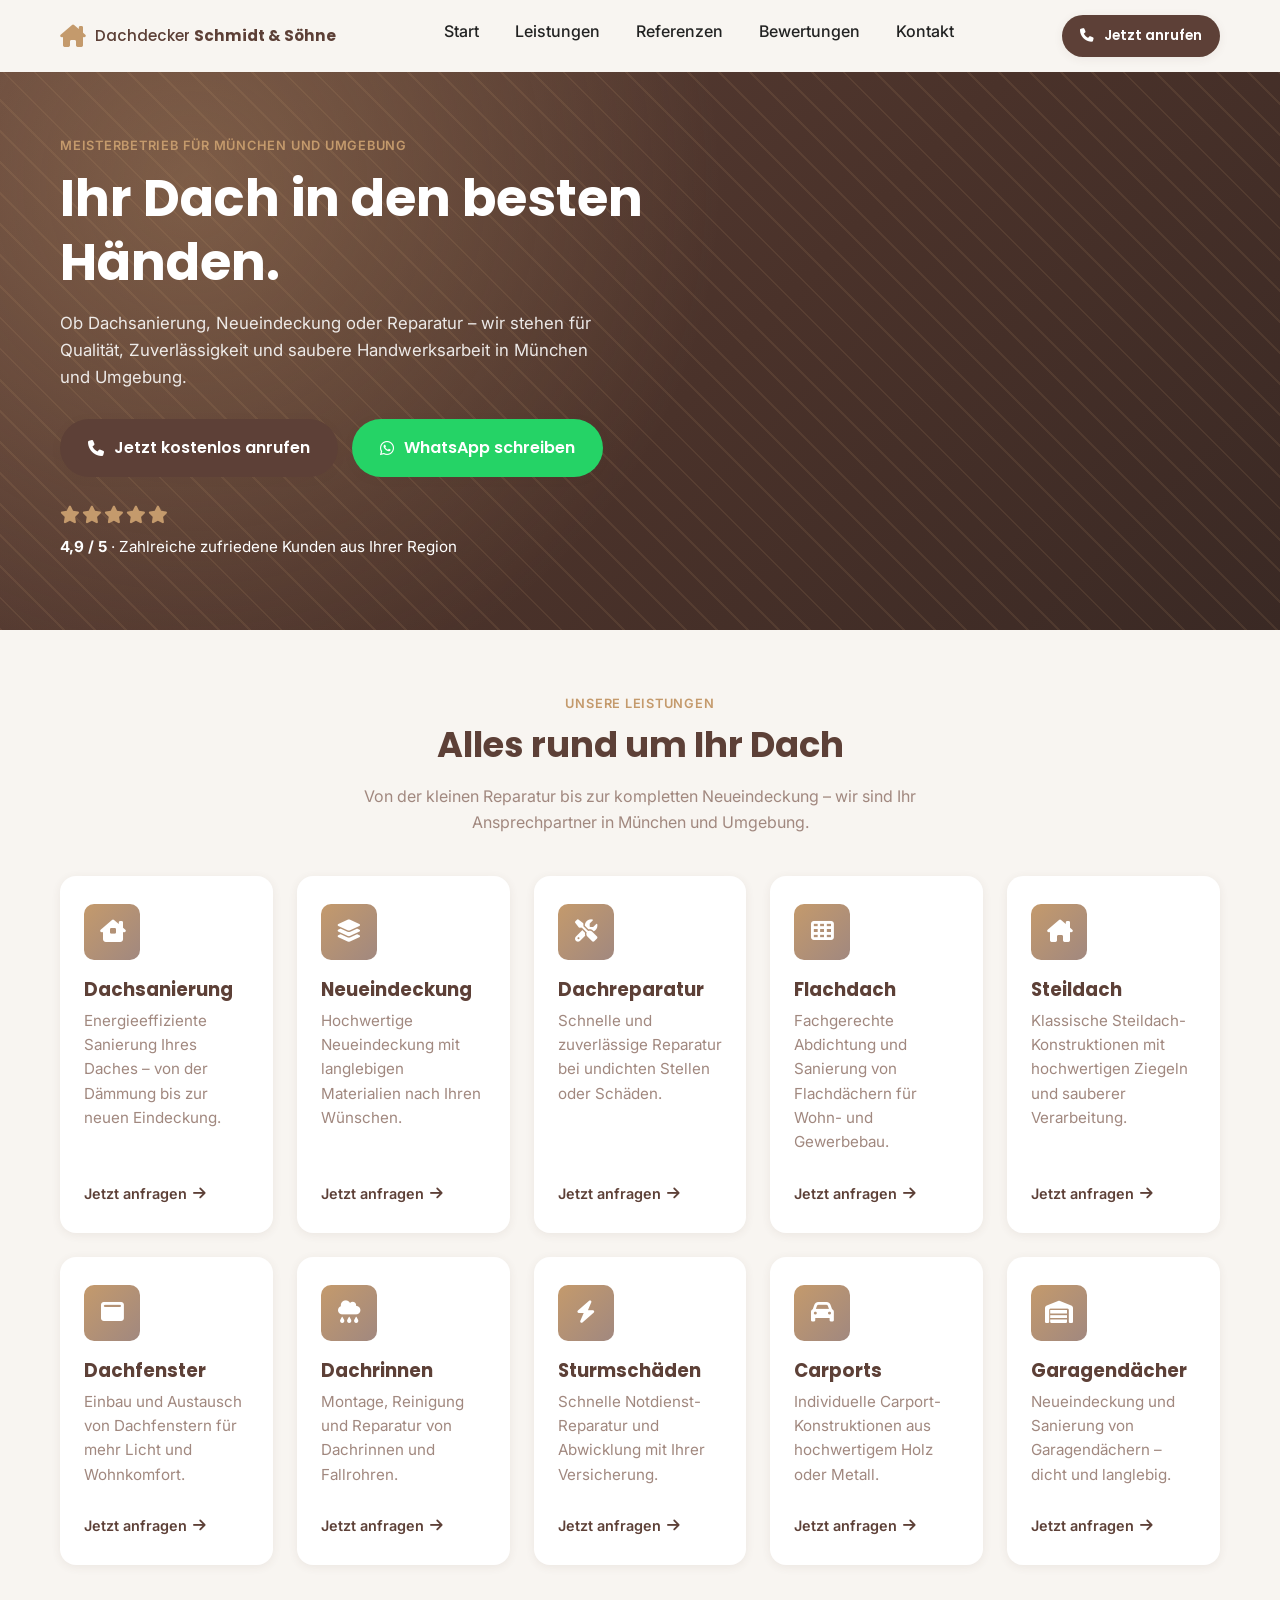
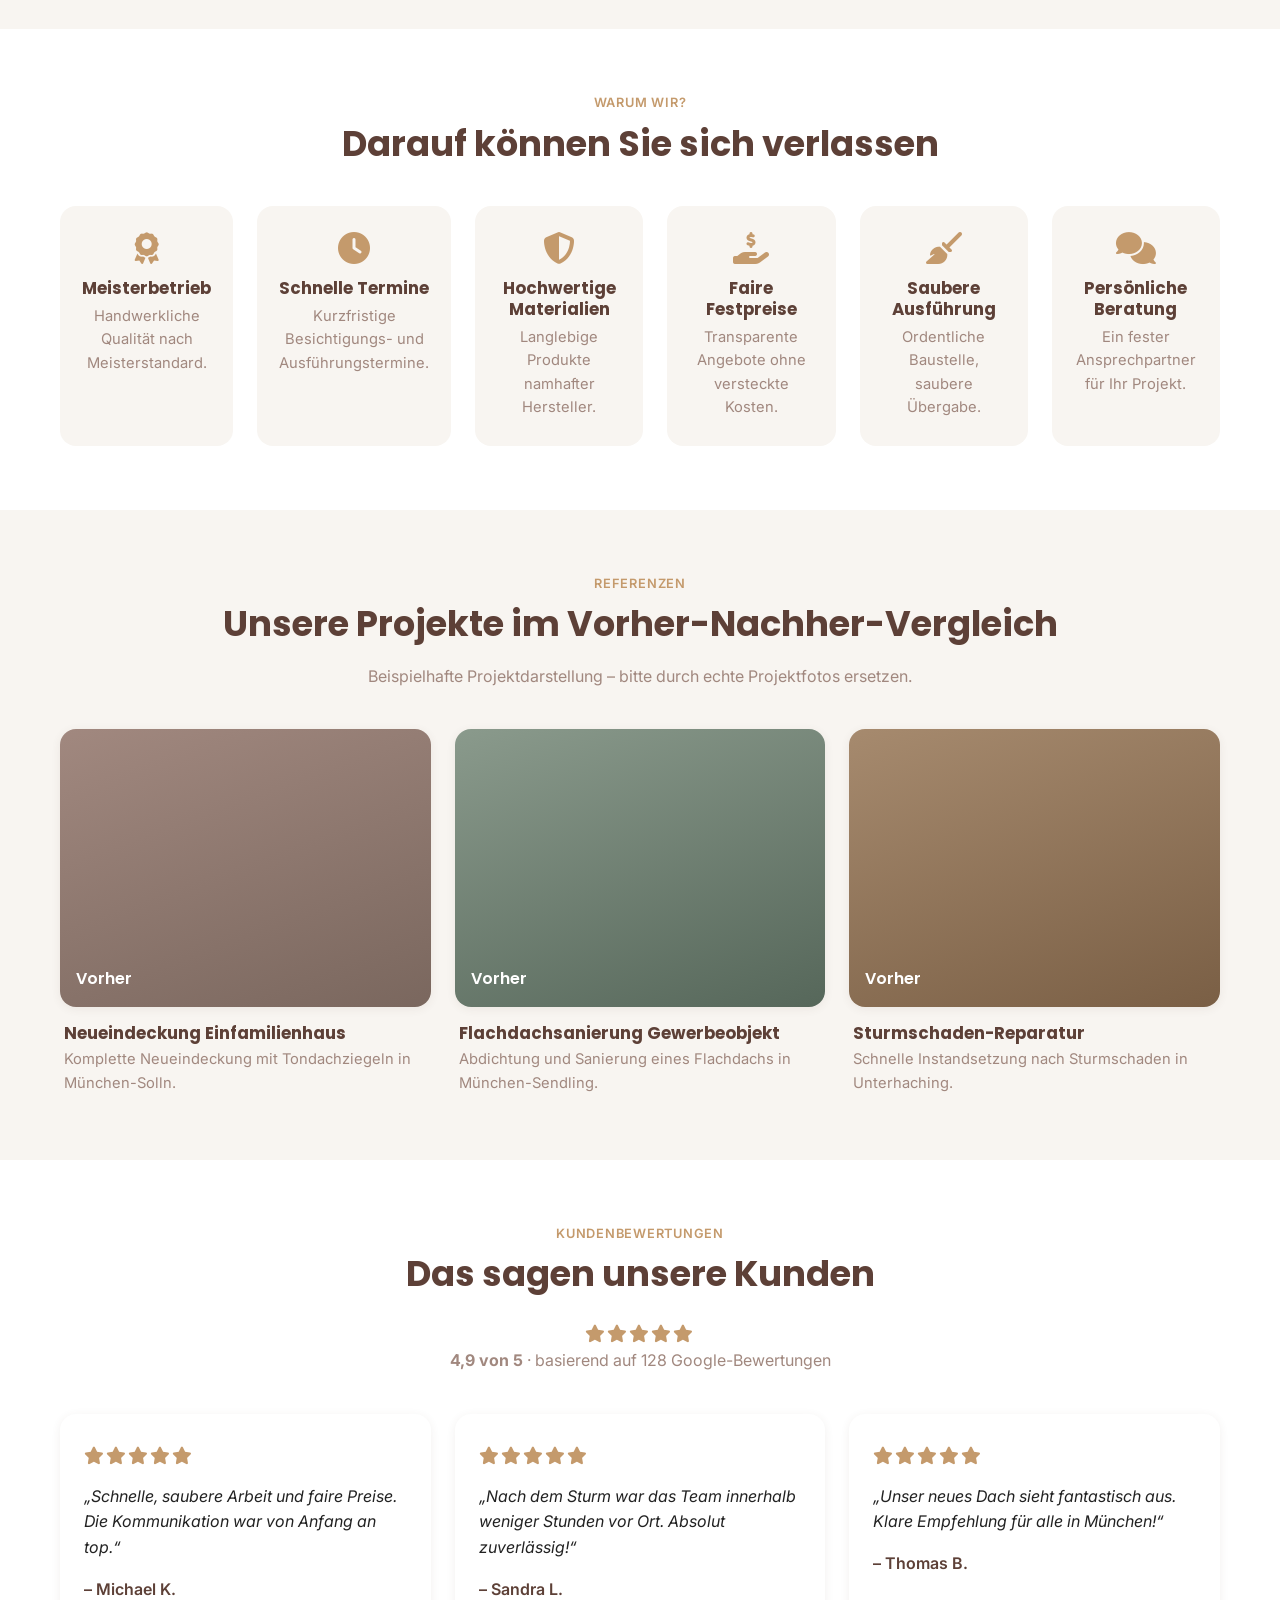
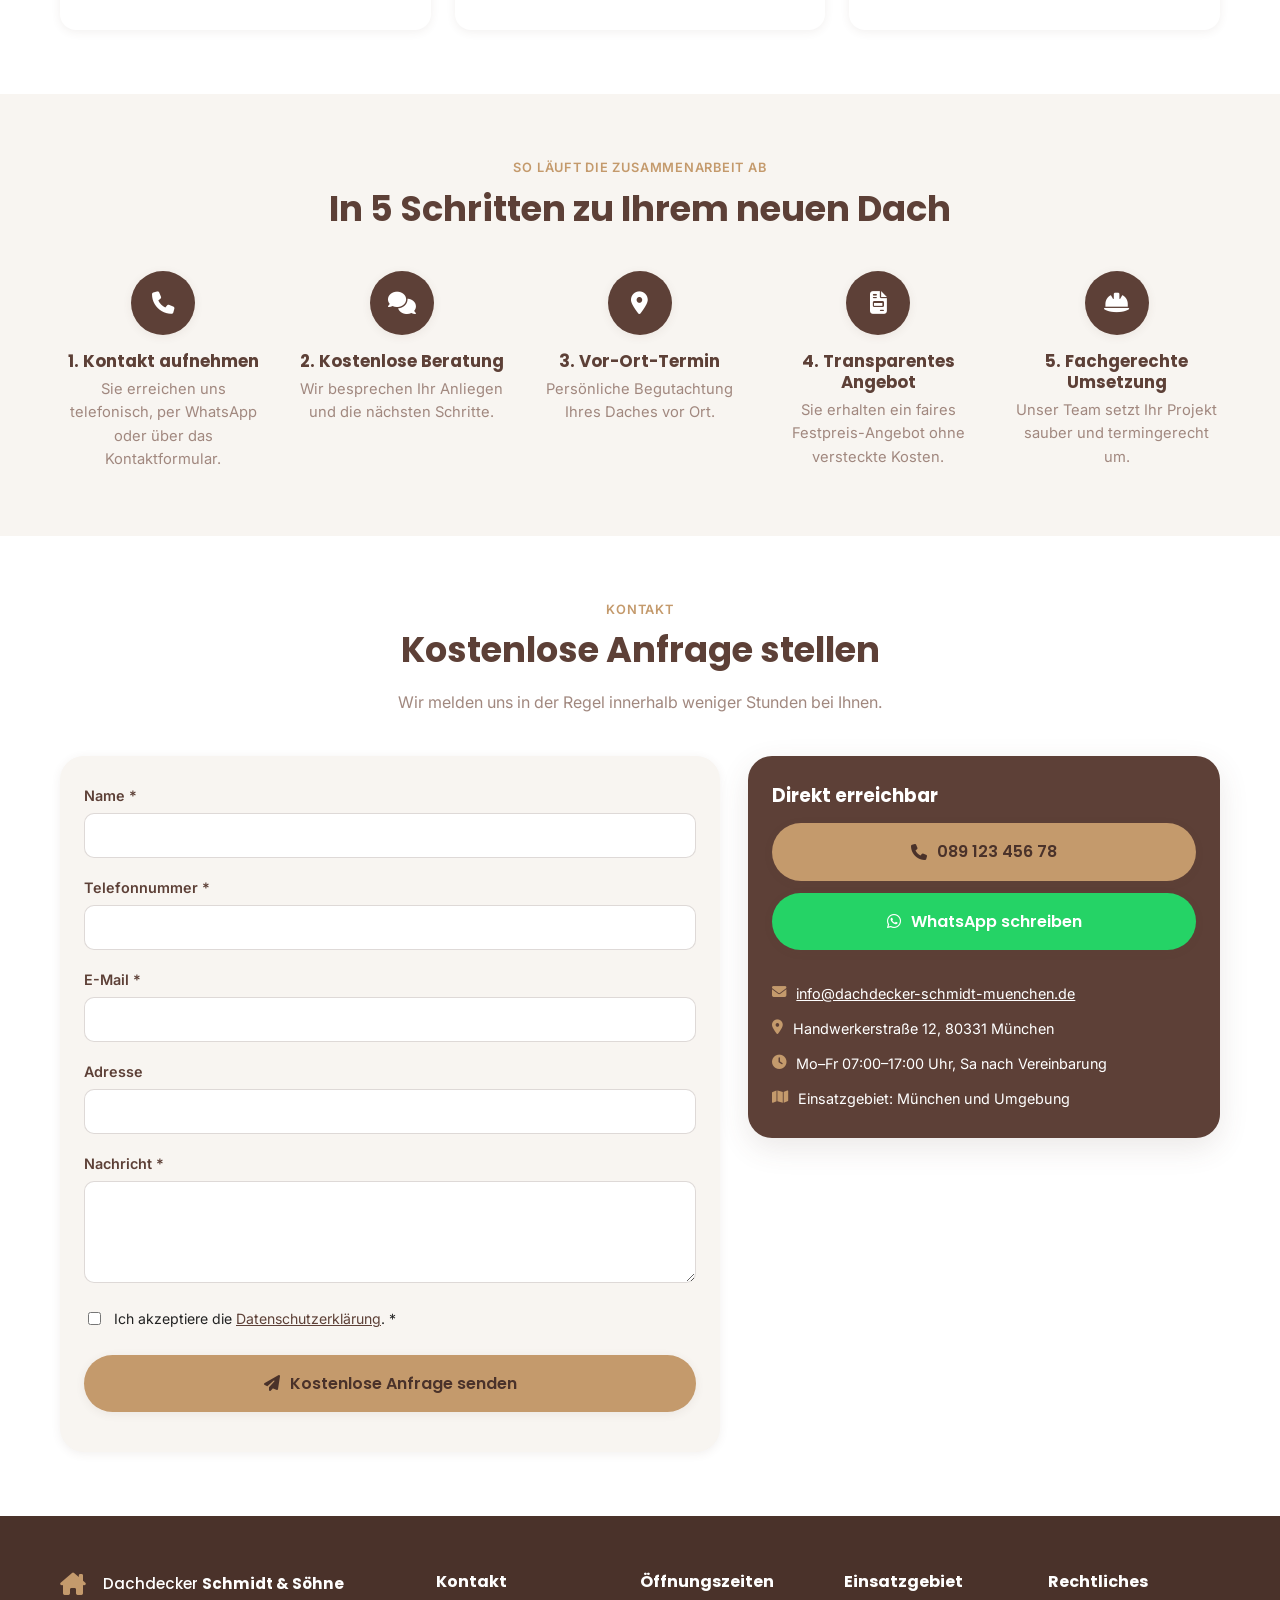
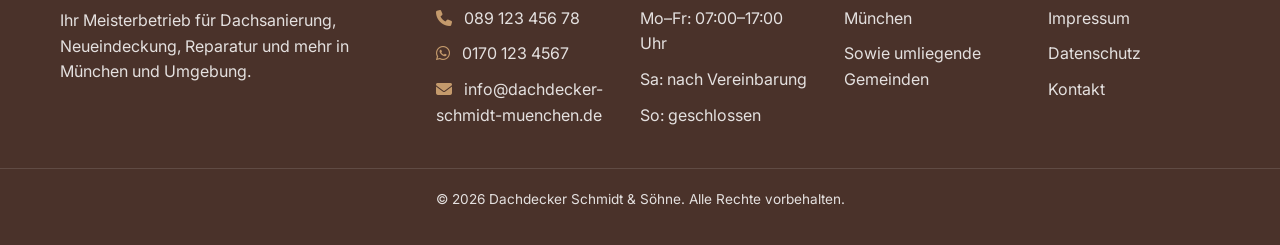
==== index.html @ e8b22200 "Add roofing company landing page (demo) Mobile-first landing page for a fictional roofing business w" ====
<!DOCTYPE html>
<!--
  ============================================================================
  DEMO-LANDINGPAGE – Dachdeckerbetrieb (Beispieldaten für Testzwecke)
  ============================================================================
  Alle unten aufgeführten Angaben sind PLATZHALTER und müssen vor dem
  Live-Schalten durch die echten Unternehmensdaten ersetzt werden:

    - Firmenname:        Dachdecker Schmidt & Söhne (fiktiv)
    - Einsatzgebiet:      München und Umgebung
    - Telefonnummer:      089 123 456 78   (tel-Link: +498912345678)
    - WhatsApp-Nummer:    0170 123 4567    (wa.me-Link: 491701234567)
    - E-Mail:             info@dachdecker-schmidt-muenchen.de
    - Adresse:            Handwerkerstraße 12, 80331 München
    - Google-Bewertungen: 4.9 / 5 (128 Bewertungen) – fiktiv
    - Projektfotos:       Platzhalter-Grafiken, bitte durch echte WebP-Fotos
                          ersetzen (siehe /images)

  Das Kontaktformular zeigt aktuell nur eine simulierte Erfolgsmeldung an.
  Für echten E-Mail-Versand muss js/script.js an einen Formular-Backend-
  Dienst (z. B. eigenes PHP-Skript, Formspree, Netlify Forms o. ä.)
  angebunden werden.
  ============================================================================
-->
<html lang="de">
<head>
<meta charset="UTF-8">
<meta name="viewport" content="width=device-width, initial-scale=1.0">
<title>Dachdecker München | Dachsanierung, Neueindeckung &amp; Reparatur – Dachdecker Schmidt &amp; Söhne</title>
<meta name="description" content="Dachdecker Schmidt &amp; Söhne – Ihr Meisterbetrieb für Dachsanierung, Neueindeckung, Dachreparatur und Flachdach in München und Umgebung. Faire Festpreise, saubere Ausführung. Jetzt kostenlos anrufen!">
<meta name="keywords" content="Dachdecker München, Dachsanierung München, Dachreparatur München, Neueindeckung München, Flachdach München, Steildach, Sturmschäden">
<meta name="robots" content="index, follow">
<link rel="canonical" href="https://www.dachdecker-schmidt-muenchen.de/">

<!-- Open Graph -->
<meta property="og:type" content="business.business">
<meta property="og:title" content="Dachdecker München | Dachdecker Schmidt & Söhne">
<meta property="og:description" content="Ihr Dach in den besten Händen – Dachsanierung, Neueindeckung, Reparatur und mehr in München und Umgebung.">
<meta property="og:locale" content="de_DE">

<!-- Favicon (Platzhalter) -->
<link rel="icon" href="data:image/svg+xml,%3Csvg xmlns='http://www.w3.org/2000/svg' viewBox='0 0 100 100'%3E%3Crect width='100' height='100' rx='20' fill='%235D4037'/%3E%3Cpath d='M20 55 L50 30 L80 55' stroke='%23C49A6C' stroke-width='7' fill='none' stroke-linecap='round' stroke-linejoin='round'/%3E%3Crect x='32' y='55' width='36' height='24' fill='%23F8F5F1'/%3E%3C/svg%3E">

<!-- Fonts -->
<link rel="preconnect" href="https://fonts.googleapis.com">
<link rel="preconnect" href="https://fonts.gstatic.com" crossorigin>
<link href="https://fonts.googleapis.com/css2?family=Poppins:wght@500;600;700&amp;family=Inter:wght@400;500;600&amp;display=swap" rel="stylesheet">

<!-- Icons -->
<link rel="stylesheet" href="https://cdnjs.cloudflare.com/ajax/libs/font-awesome/6.5.1/css/all.min.css" integrity="sha512-DTOQO9RWCH3ppGqcWaEA1BIZOC6xxalwEsw9c2QQeAIftl+Vegovlnee1c9QX4TctnWMn13TZye+giMm8e2LwA==" crossorigin="anonymous" referrerpolicy="no-referrer">

<link rel="stylesheet" href="css/style.css">

<!-- Strukturierte Daten (Platzhalter-Werte) -->
<script type="application/ld+json">
{
  "@context": "https://schema.org",
  "@type": "RoofingContractor",
  "name": "Dachdecker Schmidt & Söhne",
  "image": "https://www.dachdecker-schmidt-muenchen.de/images/hero.webp",
  "telephone": "+498912345678",
  "email": "info@dachdecker-schmidt-muenchen.de",
  "address": {
    "@type": "PostalAddress",
    "streetAddress": "Handwerkerstraße 12",
    "addressLocality": "München",
    "postalCode": "80331",
    "addressCountry": "DE"
  },
  "areaServed": "München und Umgebung",
  "openingHours": "Mo-Fr 07:00-17:00",
  "priceRange": "$$",
  "aggregateRating": {
    "@type": "AggregateRating",
    "ratingValue": "4.9",
    "reviewCount": "128"
  }
}
</script>
</head>
<body>

<a class="skip-link" href="#main">Zum Inhalt springen</a>

<!-- ================= HEADER ================= -->
<header class="site-header" id="site-header">
  <div class="container header-inner">
    <a href="#start" class="logo">
      <i class="fa-solid fa-house-chimney" aria-hidden="true"></i>
      <span>Dachdecker <strong>Schmidt &amp; Söhne</strong></span>
    </a>

    <nav class="main-nav" id="main-nav" aria-label="Hauptnavigation">
      <ul>
        <li><a href="#start">Start</a></li>
        <li><a href="#leistungen">Leistungen</a></li>
        <li><a href="#referenzen">Referenzen</a></li>
        <li><a href="#bewertungen">Bewertungen</a></li>
        <li><a href="#kontakt">Kontakt</a></li>
      </ul>
    </nav>

    <div class="header-actions">
      <a href="tel:+498912345678" class="btn btn-call btn-small">
        <i class="fa-solid fa-phone" aria-hidden="true"></i>
        <span>Jetzt anrufen</span>
      </a>
      <button class="nav-toggle" id="nav-toggle" aria-expanded="false" aria-controls="main-nav" aria-label="Menü öffnen">
        <span></span><span></span><span></span>
      </button>
    </div>
  </div>
</header>

<main id="main">

  <!-- ================= HERO ================= -->
  <section class="hero" id="start">
    <div class="hero-bg" aria-hidden="true"></div>
    <div class="container hero-inner">
      <div class="hero-content">
        <p class="eyebrow">Meisterbetrieb für München und Umgebung</p>
        <h1>Ihr Dach in den besten Händen.</h1>
        <p class="hero-sub">Ob Dachsanierung, Neueindeckung oder Reparatur – wir stehen für Qualität, Zuverlässigkeit und saubere Handwerksarbeit in München und Umgebung.</p>

        <div class="hero-buttons">
          <a href="tel:+498912345678" class="btn btn-call btn-large">
            <i class="fa-solid fa-phone" aria-hidden="true"></i>
            Jetzt kostenlos anrufen
          </a>
          <a href="https://wa.me/491701234567?text=Hallo%2C%20ich%20interessiere%20mich%20f%C3%BCr%20eine%20Dachdecker-Leistung." class="btn btn-whatsapp btn-large" target="_blank" rel="noopener">
            <i class="fa-brands fa-whatsapp" aria-hidden="true"></i>
            WhatsApp schreiben
          </a>
        </div>

        <div class="hero-trust">
          <div class="stars" aria-hidden="true">
            <i class="fa-solid fa-star"></i><i class="fa-solid fa-star"></i><i class="fa-solid fa-star"></i><i class="fa-solid fa-star"></i><i class="fa-solid fa-star"></i>
          </div>
          <p><strong>4,9 / 5</strong> · Zahlreiche zufriedene Kunden aus Ihrer Region</p>
        </div>
      </div>
    </div>
  </section>

  <!-- ================= LEISTUNGEN ================= -->
  <section class="section" id="leistungen">
    <div class="container">
      <p class="eyebrow center">Unsere Leistungen</p>
      <h2 class="section-title center">Alles rund um Ihr Dach</h2>
      <p class="section-sub center">Von der kleinen Reparatur bis zur kompletten Neueindeckung – wir sind Ihr Ansprechpartner in München und Umgebung.</p>

      <div class="grid grid-services" data-reveal-group>

        <article class="card service-card" data-reveal>
          <div class="card-icon"><i class="fa-solid fa-house-chimney-window" aria-hidden="true"></i></div>
          <h3>Dachsanierung</h3>
          <p>Energieeffiziente Sanierung Ihres Daches – von der Dämmung bis zur neuen Eindeckung.</p>
          <a href="#kontakt" class="card-link">Jetzt anfragen <i class="fa-solid fa-arrow-right" aria-hidden="true"></i></a>
        </article>

        <article class="card service-card" data-reveal>
          <div class="card-icon"><i class="fa-solid fa-layer-group" aria-hidden="true"></i></div>
          <h3>Neueindeckung</h3>
          <p>Hochwertige Neueindeckung mit langlebigen Materialien nach Ihren Wünschen.</p>
          <a href="#kontakt" class="card-link">Jetzt anfragen <i class="fa-solid fa-arrow-right" aria-hidden="true"></i></a>
        </article>

        <article class="card service-card" data-reveal>
          <div class="card-icon"><i class="fa-solid fa-screwdriver-wrench" aria-hidden="true"></i></div>
          <h3>Dachreparatur</h3>
          <p>Schnelle und zuverlässige Reparatur bei undichten Stellen oder Schäden.</p>
          <a href="#kontakt" class="card-link">Jetzt anfragen <i class="fa-solid fa-arrow-right" aria-hidden="true"></i></a>
        </article>

        <article class="card service-card" data-reveal>
          <div class="card-icon"><i class="fa-solid fa-table-cells" aria-hidden="true"></i></div>
          <h3>Flachdach</h3>
          <p>Fachgerechte Abdichtung und Sanierung von Flachdächern für Wohn- und Gewerbebau.</p>
          <a href="#kontakt" class="card-link">Jetzt anfragen <i class="fa-solid fa-arrow-right" aria-hidden="true"></i></a>
        </article>

        <article class="card service-card" data-reveal>
          <div class="card-icon"><i class="fa-solid fa-house-chimney" aria-hidden="true"></i></div>
          <h3>Steildach</h3>
          <p>Klassische Steildach-Konstruktionen mit hochwertigen Ziegeln und sauberer Verarbeitung.</p>
          <a href="#kontakt" class="card-link">Jetzt anfragen <i class="fa-solid fa-arrow-right" aria-hidden="true"></i></a>
        </article>

        <article class="card service-card" data-reveal>
          <div class="card-icon"><i class="fa-solid fa-window-maximize" aria-hidden="true"></i></div>
          <h3>Dachfenster</h3>
          <p>Einbau und Austausch von Dachfenstern für mehr Licht und Wohnkomfort.</p>
          <a href="#kontakt" class="card-link">Jetzt anfragen <i class="fa-solid fa-arrow-right" aria-hidden="true"></i></a>
        </article>

        <article class="card service-card" data-reveal>
          <div class="card-icon"><i class="fa-solid fa-cloud-rain" aria-hidden="true"></i></div>
          <h3>Dachrinnen</h3>
          <p>Montage, Reinigung und Reparatur von Dachrinnen und Fallrohren.</p>
          <a href="#kontakt" class="card-link">Jetzt anfragen <i class="fa-solid fa-arrow-right" aria-hidden="true"></i></a>
        </article>

        <article class="card service-card" data-reveal>
          <div class="card-icon"><i class="fa-solid fa-bolt" aria-hidden="true"></i></div>
          <h3>Sturmschäden</h3>
          <p>Schnelle Notdienst-Reparatur und Abwicklung mit Ihrer Versicherung.</p>
          <a href="#kontakt" class="card-link">Jetzt anfragen <i class="fa-solid fa-arrow-right" aria-hidden="true"></i></a>
        </article>

        <article class="card service-card" data-reveal>
          <div class="card-icon"><i class="fa-solid fa-car" aria-hidden="true"></i></div>
          <h3>Carports</h3>
          <p>Individuelle Carport-Konstruktionen aus hochwertigem Holz oder Metall.</p>
          <a href="#kontakt" class="card-link">Jetzt anfragen <i class="fa-solid fa-arrow-right" aria-hidden="true"></i></a>
        </article>

        <article class="card service-card" data-reveal>
          <div class="card-icon"><i class="fa-solid fa-warehouse" aria-hidden="true"></i></div>
          <h3>Garagendächer</h3>
          <p>Neueindeckung und Sanierung von Garagendächern – dicht und langlebig.</p>
          <a href="#kontakt" class="card-link">Jetzt anfragen <i class="fa-solid fa-arrow-right" aria-hidden="true"></i></a>
        </article>

      </div>
    </div>
  </section>

  <!-- ================= WARUM WIR ================= -->
  <section class="section section-alt" id="warum-wir">
    <div class="container">
      <p class="eyebrow center">Warum wir?</p>
      <h2 class="section-title center">Darauf können Sie sich verlassen</h2>

      <div class="grid grid-benefits" data-reveal-group>
        <div class="benefit" data-reveal>
          <i class="fa-solid fa-award" aria-hidden="true"></i>
          <h3>Meisterbetrieb</h3>
          <p>Handwerkliche Qualität nach Meisterstandard.</p>
        </div>
        <div class="benefit" data-reveal>
          <i class="fa-solid fa-clock" aria-hidden="true"></i>
          <h3>Schnelle Termine</h3>
          <p>Kurzfristige Besichtigungs- und Ausführungstermine.</p>
        </div>
        <div class="benefit" data-reveal>
          <i class="fa-solid fa-shield-halved" aria-hidden="true"></i>
          <h3>Hochwertige Materialien</h3>
          <p>Langlebige Produkte namhafter Hersteller.</p>
        </div>
        <div class="benefit" data-reveal>
          <i class="fa-solid fa-hand-holding-dollar" aria-hidden="true"></i>
          <h3>Faire Festpreise</h3>
          <p>Transparente Angebote ohne versteckte Kosten.</p>
        </div>
        <div class="benefit" data-reveal>
          <i class="fa-solid fa-broom" aria-hidden="true"></i>
          <h3>Saubere Ausführung</h3>
          <p>Ordentliche Baustelle, saubere Übergabe.</p>
        </div>
        <div class="benefit" data-reveal>
          <i class="fa-solid fa-comments" aria-hidden="true"></i>
          <h3>Persönliche Beratung</h3>
          <p>Ein fester Ansprechpartner für Ihr Projekt.</p>
        </div>
      </div>
    </div>
  </section>

  <!-- ================= REFERENZEN ================= -->
  <section class="section" id="referenzen">
    <div class="container">
      <p class="eyebrow center">Referenzen</p>
      <h2 class="section-title center">Unsere Projekte im Vorher-Nachher-Vergleich</h2>
      <p class="section-sub center">Beispielhafte Projektdarstellung – bitte durch echte Projektfotos ersetzen.</p>

      <div class="grid grid-gallery" data-reveal-group>
        <figure class="gallery-item" data-reveal>
          <div class="gallery-compare">
            <div class="gallery-before"><span>Vorher</span></div>
            <div class="gallery-after"><span>Nachher</span></div>
          </div>
          <figcaption>
            <h3>Neueindeckung Einfamilienhaus</h3>
            <p>Komplette Neueindeckung mit Tondachziegeln in München-Solln.</p>
          </figcaption>
        </figure>

        <figure class="gallery-item" data-reveal>
          <div class="gallery-compare">
            <div class="gallery-before gallery-2"><span>Vorher</span></div>
            <div class="gallery-after gallery-2"><span>Nachher</span></div>
          </div>
          <figcaption>
            <h3>Flachdachsanierung Gewerbeobjekt</h3>
            <p>Abdichtung und Sanierung eines Flachdachs in München-Sendling.</p>
          </figcaption>
        </figure>

        <figure class="gallery-item" data-reveal>
          <div class="gallery-compare">
            <div class="gallery-before gallery-3"><span>Vorher</span></div>
            <div class="gallery-after gallery-3"><span>Nachher</span></div>
          </div>
          <figcaption>
            <h3>Sturmschaden-Reparatur</h3>
            <p>Schnelle Instandsetzung nach Sturmschaden in Unterhaching.</p>
          </figcaption>
        </figure>
      </div>
    </div>
  </section>

  <!-- ================= BEWERTUNGEN ================= -->
  <section class="section section-alt" id="bewertungen">
    <div class="container">
      <p class="eyebrow center">Kundenbewertungen</p>
      <h2 class="section-title center">Das sagen unsere Kunden</h2>

      <div class="review-summary">
        <div class="stars" aria-hidden="true">
          <i class="fa-solid fa-star"></i><i class="fa-solid fa-star"></i><i class="fa-solid fa-star"></i><i class="fa-solid fa-star"></i><i class="fa-solid fa-star"></i>
        </div>
        <p><strong>4,9 von 5</strong> · basierend auf 128 Google-Bewertungen</p>
      </div>

      <div class="grid grid-reviews" data-reveal-group>
        <div class="card review-card" data-reveal>
          <div class="stars" aria-hidden="true"><i class="fa-solid fa-star"></i><i class="fa-solid fa-star"></i><i class="fa-solid fa-star"></i><i class="fa-solid fa-star"></i><i class="fa-solid fa-star"></i></div>
          <p>&bdquo;Schnelle, saubere Arbeit und faire Preise. Die Kommunikation war von Anfang an top.&ldquo;</p>
          <p class="review-author">– Michael K.</p>
        </div>
        <div class="card review-card" data-reveal>
          <div class="stars" aria-hidden="true"><i class="fa-solid fa-star"></i><i class="fa-solid fa-star"></i><i class="fa-solid fa-star"></i><i class="fa-solid fa-star"></i><i class="fa-solid fa-star"></i></div>
          <p>&bdquo;Nach dem Sturm war das Team innerhalb weniger Stunden vor Ort. Absolut zuverlässig!&ldquo;</p>
          <p class="review-author">– Sandra L.</p>
        </div>
        <div class="card review-card" data-reveal>
          <div class="stars" aria-hidden="true"><i class="fa-solid fa-star"></i><i class="fa-solid fa-star"></i><i class="fa-solid fa-star"></i><i class="fa-solid fa-star"></i><i class="fa-solid fa-star"></i></div>
          <p>&bdquo;Unser neues Dach sieht fantastisch aus. Klare Empfehlung für alle in München!&ldquo;</p>
          <p class="review-author">– Thomas B.</p>
        </div>
      </div>
    </div>
  </section>

  <!-- ================= ABLAUF ================= -->
  <section class="section" id="ablauf">
    <div class="container">
      <p class="eyebrow center">So läuft die Zusammenarbeit ab</p>
      <h2 class="section-title center">In 5 Schritten zu Ihrem neuen Dach</h2>

      <div class="steps" data-reveal-group>
        <div class="step" data-reveal>
          <div class="step-number"><i class="fa-solid fa-phone" aria-hidden="true"></i></div>
          <h3>1. Kontakt aufnehmen</h3>
          <p>Sie erreichen uns telefonisch, per WhatsApp oder über das Kontaktformular.</p>
        </div>
        <div class="step" data-reveal>
          <div class="step-number"><i class="fa-solid fa-comments" aria-hidden="true"></i></div>
          <h3>2. Kostenlose Beratung</h3>
          <p>Wir besprechen Ihr Anliegen und die nächsten Schritte.</p>
        </div>
        <div class="step" data-reveal>
          <div class="step-number"><i class="fa-solid fa-location-dot" aria-hidden="true"></i></div>
          <h3>3. Vor-Ort-Termin</h3>
          <p>Persönliche Begutachtung Ihres Daches vor Ort.</p>
        </div>
        <div class="step" data-reveal>
          <div class="step-number"><i class="fa-solid fa-file-invoice" aria-hidden="true"></i></div>
          <h3>4. Transparentes Angebot</h3>
          <p>Sie erhalten ein faires Festpreis-Angebot ohne versteckte Kosten.</p>
        </div>
        <div class="step" data-reveal>
          <div class="step-number"><i class="fa-solid fa-helmet-safety" aria-hidden="true"></i></div>
          <h3>5. Fachgerechte Umsetzung</h3>
          <p>Unser Team setzt Ihr Projekt sauber und termingerecht um.</p>
        </div>
      </div>
    </div>
  </section>

  <!-- ================= KONTAKT ================= -->
  <section class="section section-alt" id="kontakt">
    <div class="container">
      <p class="eyebrow center">Kontakt</p>
      <h2 class="section-title center">Kostenlose Anfrage stellen</h2>
      <p class="section-sub center">Wir melden uns in der Regel innerhalb weniger Stunden bei Ihnen.</p>

      <div class="contact-grid">
        <form class="contact-form" id="contact-form" novalidate>
          <div class="form-row">
            <label for="name">Name *</label>
            <input type="text" id="name" name="name" autocomplete="name" required>
          </div>
          <div class="form-row">
            <label for="phone">Telefonnummer *</label>
            <input type="tel" id="phone" name="phone" autocomplete="tel" required>
          </div>
          <div class="form-row">
            <label for="email">E-Mail *</label>
            <input type="email" id="email" name="email" autocomplete="email" required>
          </div>
          <div class="form-row">
            <label for="address">Adresse</label>
            <input type="text" id="address" name="address" autocomplete="street-address">
          </div>
          <div class="form-row">
            <label for="message">Nachricht *</label>
            <textarea id="message" name="message" rows="4" required></textarea>
          </div>
          <div class="form-row form-checkbox">
            <input type="checkbox" id="privacy" name="privacy" required>
            <label for="privacy">Ich akzeptiere die <a href="datenschutz.html">Datenschutzerklärung</a>. *</label>
          </div>

          <button type="submit" class="btn btn-primary btn-large btn-block">
            <i class="fa-solid fa-paper-plane" aria-hidden="true"></i>
            Kostenlose Anfrage senden
          </button>

          <p class="form-success" id="form-success" role="status" hidden>
            <i class="fa-solid fa-circle-check" aria-hidden="true"></i>
            Vielen Dank! Ihre Anfrage wurde erfolgreich versendet. Wir melden uns in Kürze bei Ihnen.
          </p>
        </form>

        <aside class="contact-box">
          <h3>Direkt erreichbar</h3>
          <a href="tel:+498912345678" class="btn btn-call btn-large btn-block">
            <i class="fa-solid fa-phone" aria-hidden="true"></i>
            089 123 456 78
          </a>
          <a href="https://wa.me/491701234567" class="btn btn-whatsapp btn-large btn-block" target="_blank" rel="noopener">
            <i class="fa-brands fa-whatsapp" aria-hidden="true"></i>
            WhatsApp schreiben
          </a>

          <ul class="contact-info">
            <li><i class="fa-solid fa-envelope" aria-hidden="true"></i> <a href="mailto:info@dachdecker-schmidt-muenchen.de">info@dachdecker-schmidt-muenchen.de</a></li>
            <li><i class="fa-solid fa-location-dot" aria-hidden="true"></i> Handwerkerstraße 12, 80331 München</li>
            <li><i class="fa-solid fa-clock" aria-hidden="true"></i> Mo–Fr 07:00–17:00 Uhr, Sa nach Vereinbarung</li>
            <li><i class="fa-solid fa-map" aria-hidden="true"></i> Einsatzgebiet: München und Umgebung</li>
          </ul>
        </aside>
      </div>
    </div>
  </section>

</main>

<!-- ================= STICKY MOBILE BUTTONS ================= -->
<div class="sticky-mobile" aria-hidden="false">
  <a href="tel:+498912345678" class="sticky-btn sticky-call">
    <i class="fa-solid fa-phone" aria-hidden="true"></i> Anrufen
  </a>
  <a href="https://wa.me/491701234567" class="sticky-btn sticky-whatsapp" target="_blank" rel="noopener">
    <i class="fa-brands fa-whatsapp" aria-hidden="true"></i> WhatsApp
  </a>
</div>

<!-- ================= FOOTER ================= -->
<footer class="site-footer">
  <div class="container footer-inner">
    <div class="footer-col">
      <a href="#start" class="logo logo-footer">
        <i class="fa-solid fa-house-chimney" aria-hidden="true"></i>
        <span>Dachdecker <strong>Schmidt &amp; Söhne</strong></span>
      </a>
      <p>Ihr Meisterbetrieb für Dachsanierung, Neueindeckung, Reparatur und mehr in München und Umgebung.</p>
    </div>

    <div class="footer-col">
      <h4>Kontakt</h4>
      <ul>
        <li><i class="fa-solid fa-phone" aria-hidden="true"></i> <a href="tel:+498912345678">089 123 456 78</a></li>
        <li><i class="fa-brands fa-whatsapp" aria-hidden="true"></i> <a href="https://wa.me/491701234567" target="_blank" rel="noopener">0170 123 4567</a></li>
        <li><i class="fa-solid fa-envelope" aria-hidden="true"></i> <a href="mailto:info@dachdecker-schmidt-muenchen.de">info@dachdecker-schmidt-muenchen.de</a></li>
      </ul>
    </div>

    <div class="footer-col">
      <h4>Öffnungszeiten</h4>
      <ul>
        <li>Mo–Fr: 07:00–17:00 Uhr</li>
        <li>Sa: nach Vereinbarung</li>
        <li>So: geschlossen</li>
      </ul>
    </div>

    <div class="footer-col">
      <h4>Einsatzgebiet</h4>
      <ul>
        <li>München</li>
        <li>Sowie umliegende Gemeinden</li>
      </ul>
    </div>

    <div class="footer-col">
      <h4>Rechtliches</h4>
      <ul>
        <li><a href="impressum.html">Impressum</a></li>
        <li><a href="datenschutz.html">Datenschutz</a></li>
        <li><a href="#kontakt">Kontakt</a></li>
      </ul>
    </div>
  </div>
  <div class="footer-bottom">
    <div class="container">
      <p>&copy; <span id="year"></span> Dachdecker Schmidt &amp; Söhne. Alle Rechte vorbehalten.</p>
    </div>
  </div>
</footer>

<script src="js/script.js"></script>
</body>
</html>
---- css/style.css ----
/* ==========================================================================
   Dachdecker Schmidt & Söhne – Landingpage Styles
   Mobile First
   ========================================================================== */

:root {
  --color-primary: #5D4037;
  --color-primary-dark: #4A322A;
  --color-secondary: #A1887F;
  --color-bg: #F8F5F1;
  --color-accent: #C49A6C;
  --color-text: #222222;
  --color-white: #FFFFFF;
  --color-whatsapp: #25D366;

  --font-heading: 'Poppins', sans-serif;
  --font-body: 'Inter', sans-serif;

  --radius-sm: 10px;
  --radius-md: 16px;
  --radius-lg: 24px;

  --shadow-sm: 0 2px 10px rgba(93, 64, 55, 0.08);
  --shadow-md: 0 10px 30px rgba(93, 64, 55, 0.12);
  --shadow-lg: 0 20px 50px rgba(93, 64, 55, 0.18);

  --header-height: 72px;
}

* { box-sizing: border-box; }

html {
  scroll-behavior: smooth;
  scroll-padding-top: calc(var(--header-height) + 12px);
}

body {
  margin: 0;
  font-family: var(--font-body);
  color: var(--color-text);
  background: var(--color-bg);
  line-height: 1.6;
  -webkit-font-smoothing: antialiased;
}

h1, h2, h3, h4 {
  font-family: var(--font-heading);
  color: var(--color-primary);
  line-height: 1.25;
  margin: 0 0 0.5em;
}

p { margin: 0 0 1em; }
a { color: inherit; text-decoration: none; }
img { max-width: 100%; display: block; }
button { font-family: inherit; cursor: pointer; }
ul { list-style: none; margin: 0; padding: 0; }

.container {
  width: 100%;
  max-width: 1200px;
  margin: 0 auto;
  padding: 0 20px;
}

.skip-link {
  position: absolute;
  left: -999px;
  top: 0;
  background: var(--color-primary);
  color: var(--color-white);
  padding: 12px 20px;
  z-index: 2000;
  border-radius: 0 0 8px 0;
}
.skip-link:focus { left: 0; }

/* ---------- Buttons ---------- */
.btn {
  display: inline-flex;
  align-items: center;
  justify-content: center;
  gap: 10px;
  font-family: var(--font-heading);
  font-weight: 600;
  font-size: 0.95rem;
  padding: 14px 22px;
  border-radius: 50px;
  border: none;
  transition: transform 0.2s ease, box-shadow 0.2s ease, background 0.2s ease;
  white-space: nowrap;
}
.btn:hover { transform: translateY(-2px); }
.btn:focus-visible { outline: 3px solid var(--color-accent); outline-offset: 2px; }

.btn-call {
  background: var(--color-primary);
  color: var(--color-white);
  box-shadow: var(--shadow-sm);
}
.btn-call:hover { background: var(--color-primary-dark); box-shadow: var(--shadow-md); }

.btn-whatsapp {
  background: var(--color-whatsapp);
  color: var(--color-white);
  box-shadow: var(--shadow-sm);
}
.btn-whatsapp:hover { background: #1eb856; box-shadow: var(--shadow-md); }

.btn-primary {
  background: var(--color-accent);
  color: var(--color-primary-dark);
  box-shadow: var(--shadow-sm);
}
.btn-primary:hover { background: #b3854f; box-shadow: var(--shadow-md); }

.btn-small { padding: 10px 18px; font-size: 0.85rem; }
.btn-large { padding: 16px 28px; font-size: 1rem; }
.btn-block { width: 100%; margin-bottom: 12px; }

/* ---------- Header ---------- */
.site-header {
  position: sticky;
  top: 0;
  z-index: 1000;
  background: rgba(248, 245, 241, 0.9);
  backdrop-filter: blur(10px);
  -webkit-backdrop-filter: blur(10px);
  box-shadow: 0 1px 0 rgba(93, 64, 55, 0.08);
  height: var(--header-height);
  display: flex;
  align-items: center;
}

.header-inner {
  display: flex;
  align-items: center;
  justify-content: space-between;
  gap: 16px;
}

.logo {
  display: flex;
  align-items: center;
  gap: 10px;
  font-family: var(--font-heading);
  font-weight: 500;
  color: var(--color-primary);
  font-size: 0.95rem;
  flex-shrink: 0;
}
.logo i { font-size: 1.4rem; color: var(--color-accent); }
.logo strong { font-weight: 700; }

.header-actions {
  display: flex;
  align-items: center;
  gap: 12px;
}

.header-actions .btn span { display: none; }

.nav-toggle {
  width: 40px;
  height: 40px;
  border: none;
  background: transparent;
  display: flex;
  flex-direction: column;
  justify-content: center;
  align-items: center;
  gap: 5px;
}
.nav-toggle span {
  display: block;
  width: 22px;
  height: 2px;
  background: var(--color-primary);
  border-radius: 2px;
  transition: transform 0.25s ease, opacity 0.25s ease;
}
.nav-toggle.is-open span:nth-child(1) { transform: translateY(7px) rotate(45deg); }
.nav-toggle.is-open span:nth-child(2) { opacity: 0; }
.nav-toggle.is-open span:nth-child(3) { transform: translateY(-7px) rotate(-45deg); }

.main-nav {
  position: fixed;
  top: var(--header-height);
  left: 0;
  right: 0;
  background: var(--color-white);
  box-shadow: var(--shadow-md);
  max-height: 0;
  overflow: hidden;
  transition: max-height 0.3s ease;
}
.main-nav.is-open { max-height: 400px; }
.main-nav ul { display: flex; flex-direction: column; padding: 8px 20px 16px; }
.main-nav a {
  display: block;
  padding: 14px 4px;
  font-weight: 500;
  border-bottom: 1px solid rgba(93,64,55,0.08);
}

/* ---------- Hero ---------- */
.hero {
  position: relative;
  padding: 64px 0 56px;
  overflow: hidden;
}

.hero-bg {
  position: absolute;
  inset: 0;
  background:
    radial-gradient(circle at 15% 20%, rgba(196, 154, 108, 0.35), transparent 45%),
    linear-gradient(135deg, var(--color-primary) 0%, var(--color-primary-dark) 55%, #3a2924 100%);
  z-index: 0;
}
.hero-bg::after {
  content: "";
  position: absolute;
  inset: 0;
  opacity: 0.12;
  background-image: repeating-linear-gradient(
    45deg,
    var(--color-accent) 0,
    var(--color-accent) 2px,
    transparent 2px,
    transparent 22px
  );
}

.hero-inner { position: relative; z-index: 1; }

.hero-content { max-width: 640px; color: var(--color-white); }

.hero .eyebrow {
  color: var(--color-accent);
  font-weight: 600;
  letter-spacing: 0.06em;
  text-transform: uppercase;
  font-size: 0.8rem;
  margin-bottom: 10px;
}

.hero h1 {
  color: var(--color-white);
  font-size: clamp(2rem, 6vw, 3.2rem);
  margin-bottom: 16px;
}

.hero-sub {
  color: rgba(255,255,255,0.88);
  font-size: 1.05rem;
  max-width: 540px;
}

.hero-buttons {
  display: flex;
  flex-direction: column;
  gap: 14px;
  margin: 28px 0 24px;
}

.hero-trust {
  display: flex;
  flex-direction: column;
  gap: 6px;
  color: var(--color-white);
  font-size: 0.95rem;
}

.stars { color: var(--color-accent); font-size: 1.1rem; letter-spacing: 2px; }

/* ---------- Sections (generic) ---------- */
.section { padding: 64px 0; }
.section-alt { background: var(--color-white); }

.eyebrow {
  color: var(--color-accent);
  font-weight: 600;
  letter-spacing: 0.06em;
  text-transform: uppercase;
  font-size: 0.8rem;
  margin-bottom: 8px;
}

.section-title { font-size: clamp(1.6rem, 4vw, 2.2rem); }
.section-sub { color: var(--color-secondary); max-width: 560px; }

.center { text-align: center; margin-left: auto; margin-right: auto; }

.grid { display: grid; gap: 24px; margin-top: 40px; }

/* ---------- Cards (generic) ---------- */
.card {
  background: var(--color-white);
  border-radius: var(--radius-md);
  padding: 28px 24px;
  box-shadow: var(--shadow-sm);
  transition: transform 0.25s ease, box-shadow 0.25s ease;
}
.card:hover { transform: translateY(-6px); box-shadow: var(--shadow-md); }

/* ---------- Services ---------- */
.grid-services { grid-template-columns: 1fr; }

.service-card { display: flex; flex-direction: column; }
.card-icon {
  width: 56px;
  height: 56px;
  border-radius: var(--radius-sm);
  background: linear-gradient(135deg, var(--color-accent), var(--color-secondary));
  color: var(--color-white);
  display: flex;
  align-items: center;
  justify-content: center;
  font-size: 1.4rem;
  margin-bottom: 18px;
}
.service-card h3 { font-size: 1.15rem; margin-bottom: 8px; }
.service-card p { color: var(--color-secondary); font-size: 0.95rem; flex-grow: 1; }
.card-link {
  color: var(--color-primary);
  font-weight: 600;
  font-size: 0.9rem;
  display: inline-flex;
  align-items: center;
  gap: 6px;
  margin-top: 12px;
  transition: gap 0.2s ease;
}
.card-link:hover { gap: 10px; color: var(--color-accent); }

/* ---------- Benefits ---------- */
.grid-benefits { grid-template-columns: 1fr; }
.benefit {
  background: var(--color-bg);
  border-radius: var(--radius-md);
  padding: 26px 22px;
  text-align: center;
}
.benefit i { font-size: 2rem; color: var(--color-accent); margin-bottom: 14px; }
.benefit h3 { font-size: 1.05rem; margin-bottom: 6px; }
.benefit p { color: var(--color-secondary); font-size: 0.92rem; margin: 0; }

/* ---------- Gallery ---------- */
.grid-gallery { grid-template-columns: 1fr; }
.gallery-item { margin: 0; }
.gallery-compare {
  position: relative;
  border-radius: var(--radius-md);
  overflow: hidden;
  box-shadow: var(--shadow-sm);
  aspect-ratio: 4 / 3;
  isolation: isolate;
}
.gallery-before, .gallery-after {
  position: absolute;
  inset: 0;
  display: flex;
  align-items: flex-end;
  padding: 16px;
  color: var(--color-white);
  font-family: var(--font-heading);
  font-weight: 600;
}
.gallery-before {
  background: linear-gradient(160deg, var(--color-secondary), #7a675e);
}
.gallery-after {
  background: linear-gradient(160deg, var(--color-primary), var(--color-primary-dark));
  opacity: 0;
  transition: opacity 0.4s ease;
}
.gallery-2 .gallery-after,
.gallery-2.gallery-before { background: linear-gradient(160deg, #8a9a8c, #56675a); }
.gallery-after.gallery-2 { background: linear-gradient(160deg, var(--color-primary), #3a2924); }
.gallery-3.gallery-before { background: linear-gradient(160deg, #a68a6e, #7a5f45); }
.gallery-after.gallery-3 { background: linear-gradient(160deg, var(--color-primary-dark), #2c1f1a); }

.gallery-compare:hover .gallery-after,
.gallery-compare:focus-within .gallery-after { opacity: 1; }

.gallery-item figcaption { padding: 16px 4px 0; }
.gallery-item h3 { font-size: 1.05rem; margin-bottom: 4px; }
.gallery-item p { color: var(--color-secondary); font-size: 0.92rem; margin: 0; }

/* ---------- Reviews ---------- */
.review-summary {
  text-align: center;
  margin-top: 24px;
}
.review-summary p { color: var(--color-secondary); }
.grid-reviews { grid-template-columns: 1fr; }
.review-card p:first-of-type { margin-top: 14px; font-style: italic; }
.review-author { font-weight: 600; color: var(--color-primary); margin: 0; }

/* ---------- Steps ---------- */
.steps {
  display: grid;
  grid-template-columns: 1fr;
  gap: 32px;
  margin-top: 40px;
  counter-reset: step;
}
.step { text-align: center; position: relative; }
.step-number {
  width: 64px;
  height: 64px;
  border-radius: 50%;
  background: var(--color-primary);
  color: var(--color-white);
  display: flex;
  align-items: center;
  justify-content: center;
  font-size: 1.4rem;
  margin: 0 auto 16px;
  box-shadow: var(--shadow-sm);
}
.step h3 { font-size: 1.05rem; margin-bottom: 6px; }
.step p { color: var(--color-secondary); font-size: 0.92rem; margin: 0; }

/* ---------- Contact ---------- */
.contact-grid {
  display: grid;
  grid-template-columns: 1fr;
  gap: 28px;
  margin-top: 40px;
}

.contact-form {
  background: var(--color-bg);
  border-radius: var(--radius-lg);
  padding: 28px 24px;
  box-shadow: var(--shadow-sm);
}

.form-row { margin-bottom: 18px; }
.form-row label {
  display: block;
  font-weight: 600;
  font-size: 0.9rem;
  margin-bottom: 6px;
  color: var(--color-primary);
}
.form-row input[type="text"],
.form-row input[type="tel"],
.form-row input[type="email"],
.form-row textarea {
  width: 100%;
  padding: 12px 14px;
  border-radius: var(--radius-sm);
  border: 1px solid rgba(93,64,55,0.2);
  background: var(--color-white);
  font-family: var(--font-body);
  font-size: 0.95rem;
  color: var(--color-text);
  transition: border-color 0.2s ease, box-shadow 0.2s ease;
}
.form-row input:focus, .form-row textarea:focus {
  outline: none;
  border-color: var(--color-accent);
  box-shadow: 0 0 0 3px rgba(196, 154, 108, 0.25);
}
.form-row input:user-invalid,
.form-row textarea:user-invalid { border-color: #c0392b; }

.form-checkbox {
  display: flex;
  align-items: flex-start;
  gap: 10px;
}
.form-checkbox input { margin-top: 4px; }
.form-checkbox label { font-weight: 400; font-size: 0.88rem; color: var(--color-text); }
.form-checkbox a { color: var(--color-primary); text-decoration: underline; }

.form-success {
  display: flex;
  align-items: center;
  gap: 10px;
  background: #e6f6ec;
  color: #1e7b3f;
  padding: 14px 16px;
  border-radius: var(--radius-sm);
  font-size: 0.92rem;
  margin-top: 12px;
}
.form-success[hidden] { display: none; }

.contact-box {
  background: var(--color-primary);
  color: var(--color-white);
  border-radius: var(--radius-lg);
  padding: 28px 24px;
  box-shadow: var(--shadow-md);
}
.contact-box h3 { color: var(--color-white); margin-bottom: 16px; }
.contact-box .btn-call { background: var(--color-accent); color: var(--color-primary-dark); }
.contact-box .btn-call:hover { background: #b3854f; }

.contact-info { margin-top: 20px; display: flex; flex-direction: column; gap: 12px; }
.contact-info li { display: flex; align-items: flex-start; gap: 10px; font-size: 0.9rem; }
.contact-info i { color: var(--color-accent); margin-top: 3px; }
.contact-info a { color: var(--color-white); text-decoration: underline; }

/* ---------- Sticky Mobile Buttons ---------- */
.sticky-mobile {
  position: fixed;
  bottom: 0;
  left: 0;
  right: 0;
  display: flex;
  z-index: 999;
  box-shadow: 0 -4px 20px rgba(0,0,0,0.15);
}
.sticky-btn {
  flex: 1;
  display: flex;
  align-items: center;
  justify-content: center;
  gap: 8px;
  padding: 16px 0;
  font-family: var(--font-heading);
  font-weight: 600;
  font-size: 0.95rem;
  color: var(--color-white);
}
.sticky-call { background: var(--color-primary); }
.sticky-whatsapp { background: var(--color-whatsapp); }

/* ---------- Footer ---------- */
.site-footer {
  background: var(--color-primary-dark);
  color: rgba(255,255,255,0.85);
  padding-top: 56px;
}
.footer-inner {
  display: grid;
  grid-template-columns: 1fr;
  gap: 32px;
  padding-bottom: 40px;
}
.logo-footer { color: var(--color-white); margin-bottom: 12px; }
.footer-col h4 {
  color: var(--color-white);
  font-size: 1rem;
  margin-bottom: 14px;
}
.footer-col ul { display: flex; flex-direction: column; gap: 10px; }
.footer-col a:hover { color: var(--color-accent); }
.footer-col i { color: var(--color-accent); margin-right: 8px; }

.footer-bottom {
  border-top: 1px solid rgba(255,255,255,0.12);
  padding: 20px 0 100px;
  font-size: 0.85rem;
  text-align: center;
}

/* ---------- Reveal animation ---------- */
[data-reveal] {
  opacity: 0;
  transform: translateY(24px);
  transition: opacity 0.6s ease, transform 0.6s ease;
}
[data-reveal].is-visible {
  opacity: 1;
  transform: translateY(0);
}

@media (prefers-reduced-motion: reduce) {
  [data-reveal] { opacity: 1; transform: none; transition: none; }
  html { scroll-behavior: auto; }
}

/* ==========================================================================
   Tablet & Desktop
   ========================================================================== */
@media (min-width: 768px) {
  .grid-services { grid-template-columns: repeat(2, 1fr); }
  .grid-benefits { grid-template-columns: repeat(3, 1fr); }
  .grid-gallery { grid-template-columns: repeat(2, 1fr); }
  .grid-reviews { grid-template-columns: repeat(3, 1fr); }
  .steps { grid-template-columns: repeat(5, 1fr); }
  .footer-inner { grid-template-columns: repeat(2, 1fr); }
  .contact-grid { grid-template-columns: 1.4fr 1fr; align-items: start; }
  .hero-buttons { flex-direction: row; }
}

@media (min-width: 1024px) {
  .nav-toggle { display: none; }
  .main-nav {
    position: static;
    max-height: none;
    overflow: visible;
    background: transparent;
    box-shadow: none;
  }
  .main-nav ul { flex-direction: row; gap: 8px; }
  .main-nav a { border-bottom: none; padding: 8px 14px; border-radius: 50px; }
  .main-nav a:hover { background: rgba(93,64,55,0.08); }

  .header-actions .btn span { display: inline; }

  .grid-services { grid-template-columns: repeat(3, 1fr); }
  .grid-benefits { grid-template-columns: repeat(6, 1fr); }
  .grid-gallery { grid-template-columns: repeat(3, 1fr); }
  .footer-inner { grid-template-columns: 2fr 1fr 1fr 1fr 1fr; }

  .sticky-mobile { display: none; }
  .footer-bottom { padding-bottom: 20px; }
}

@media (min-width: 1280px) {
  .grid-services { grid-template-columns: repeat(5, 1fr); }
}
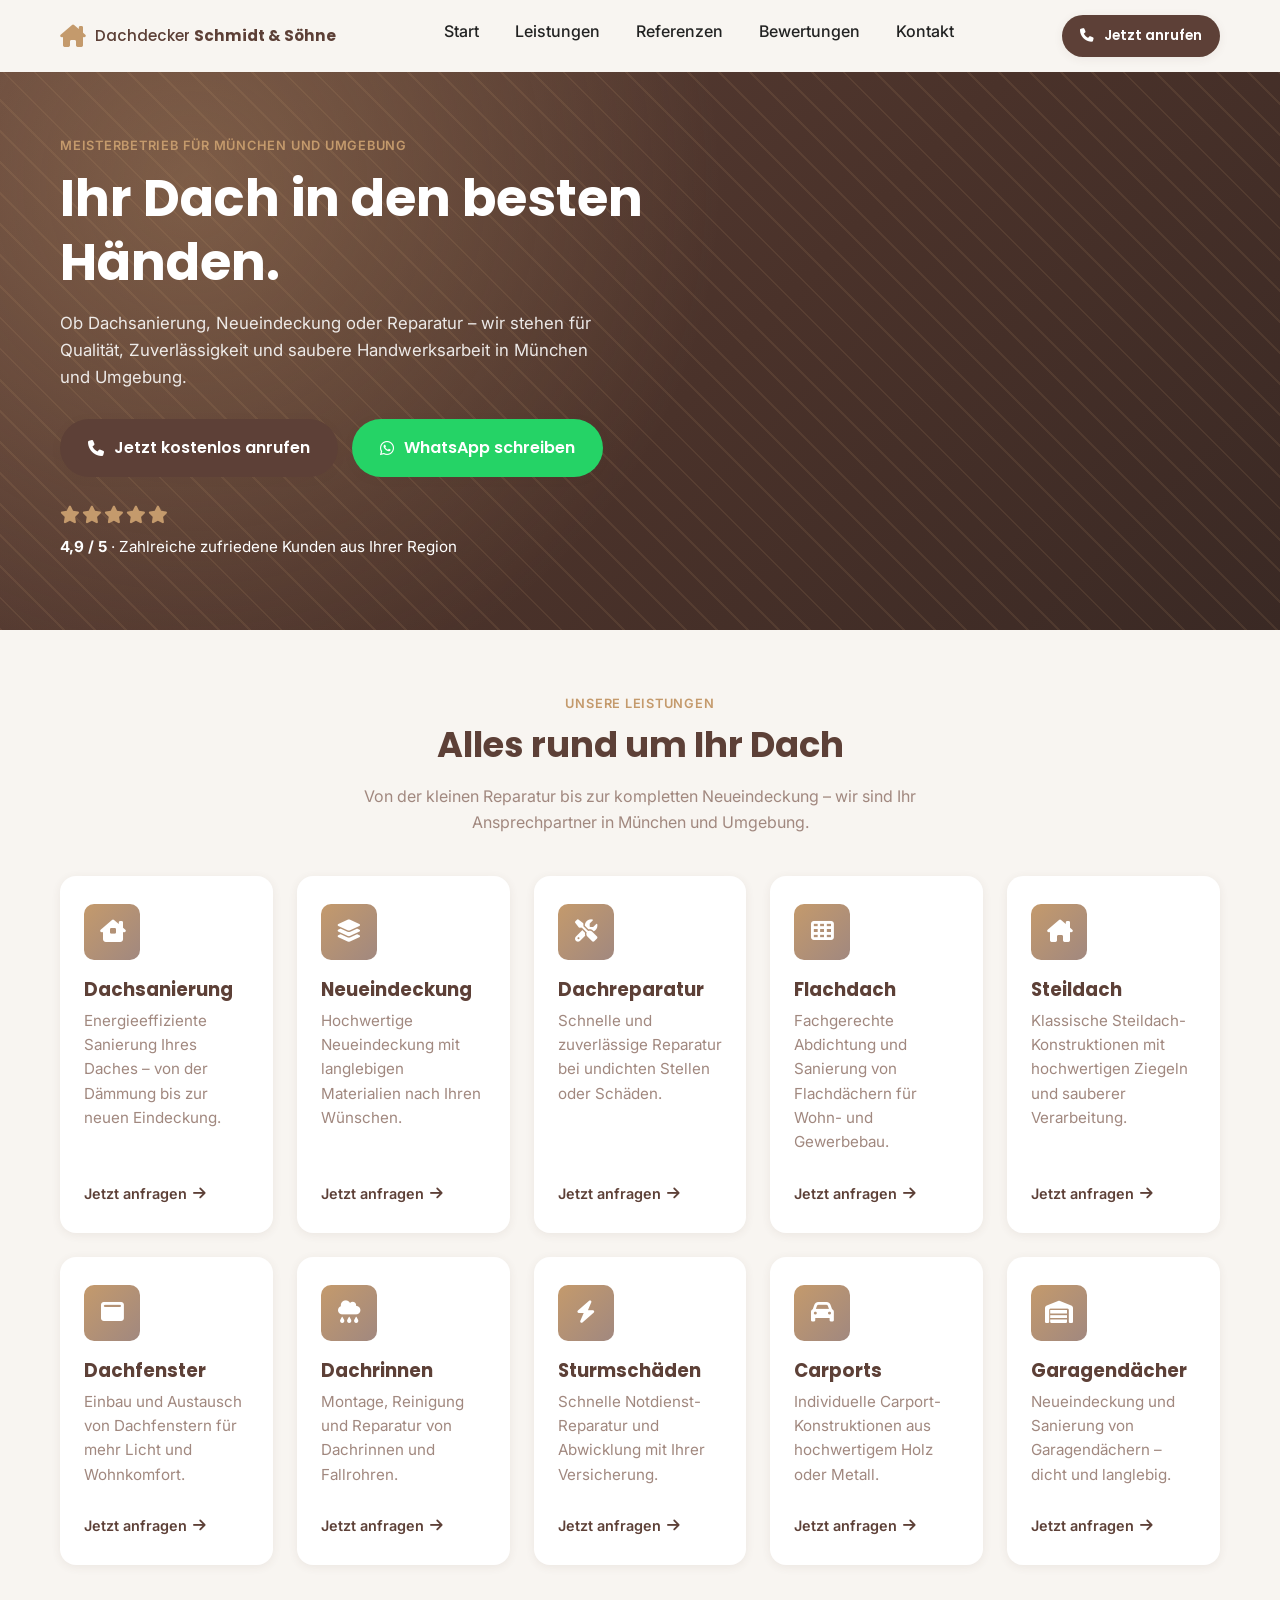
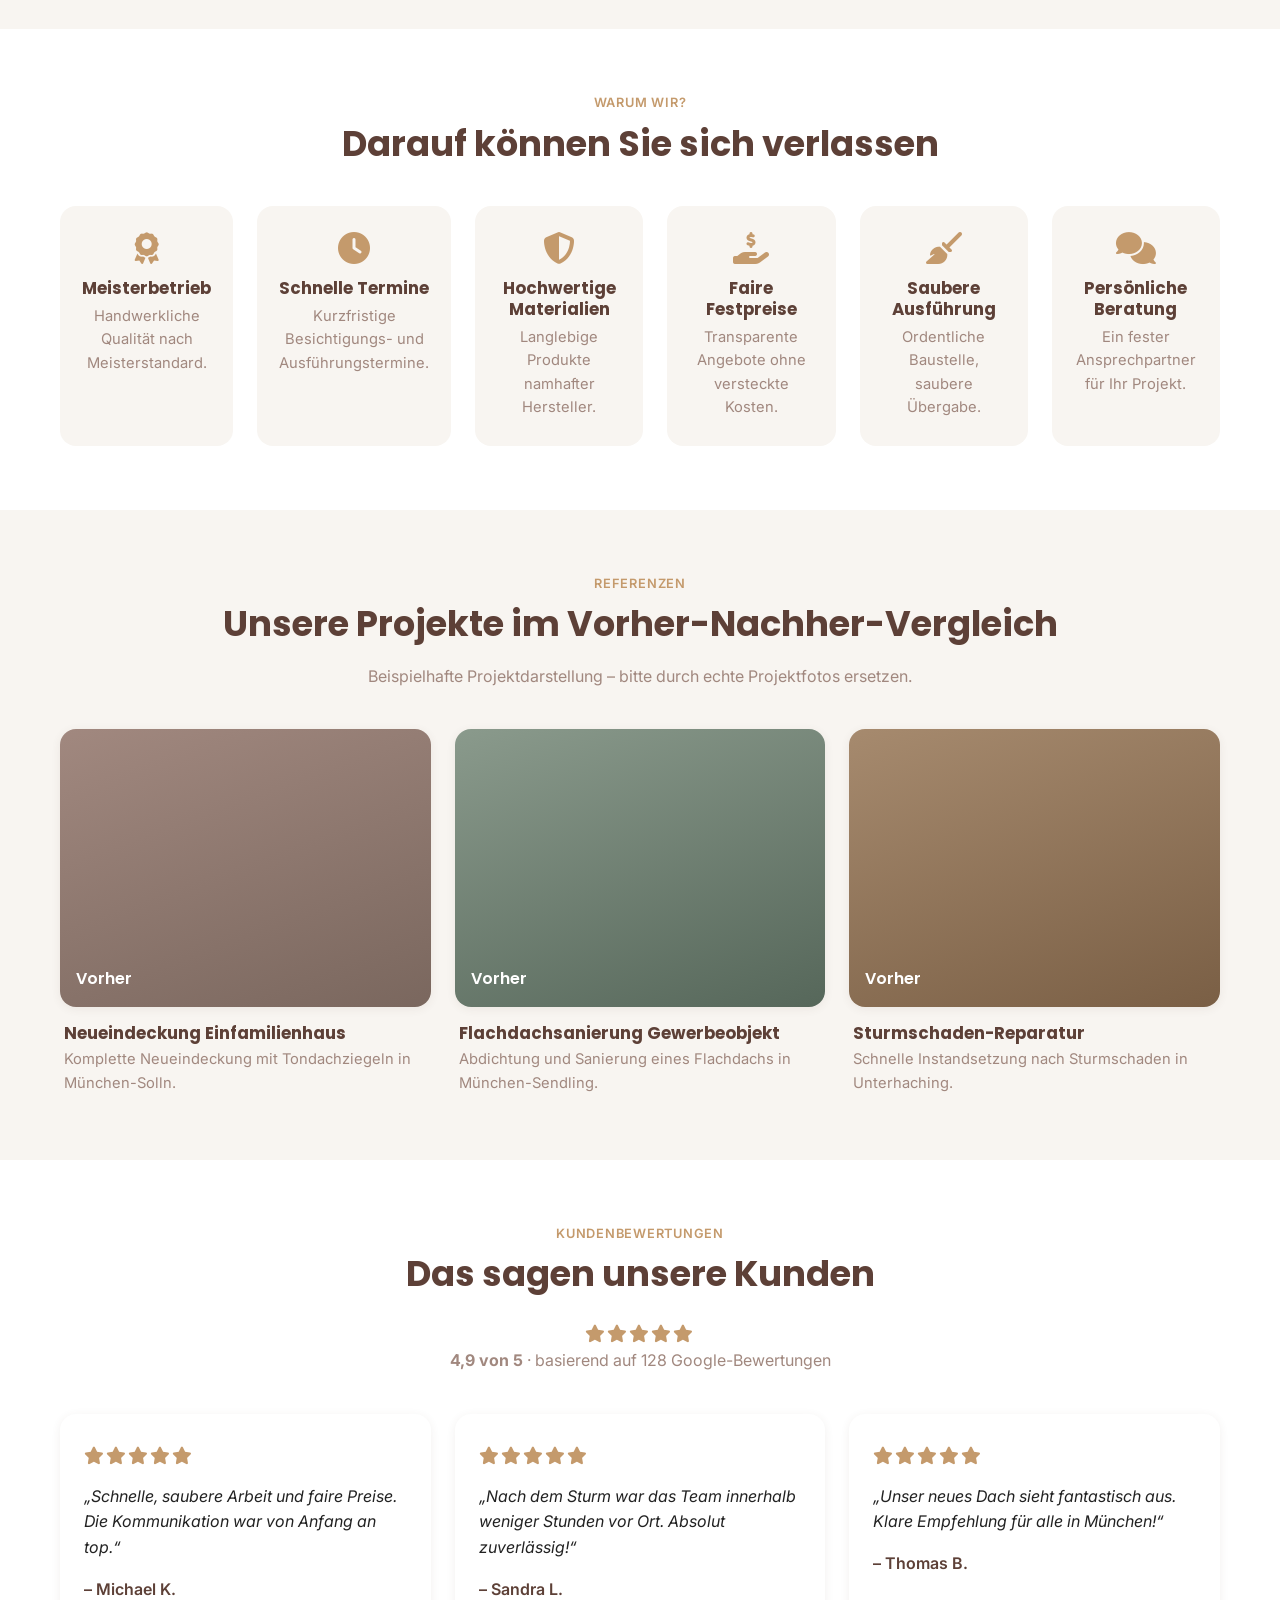
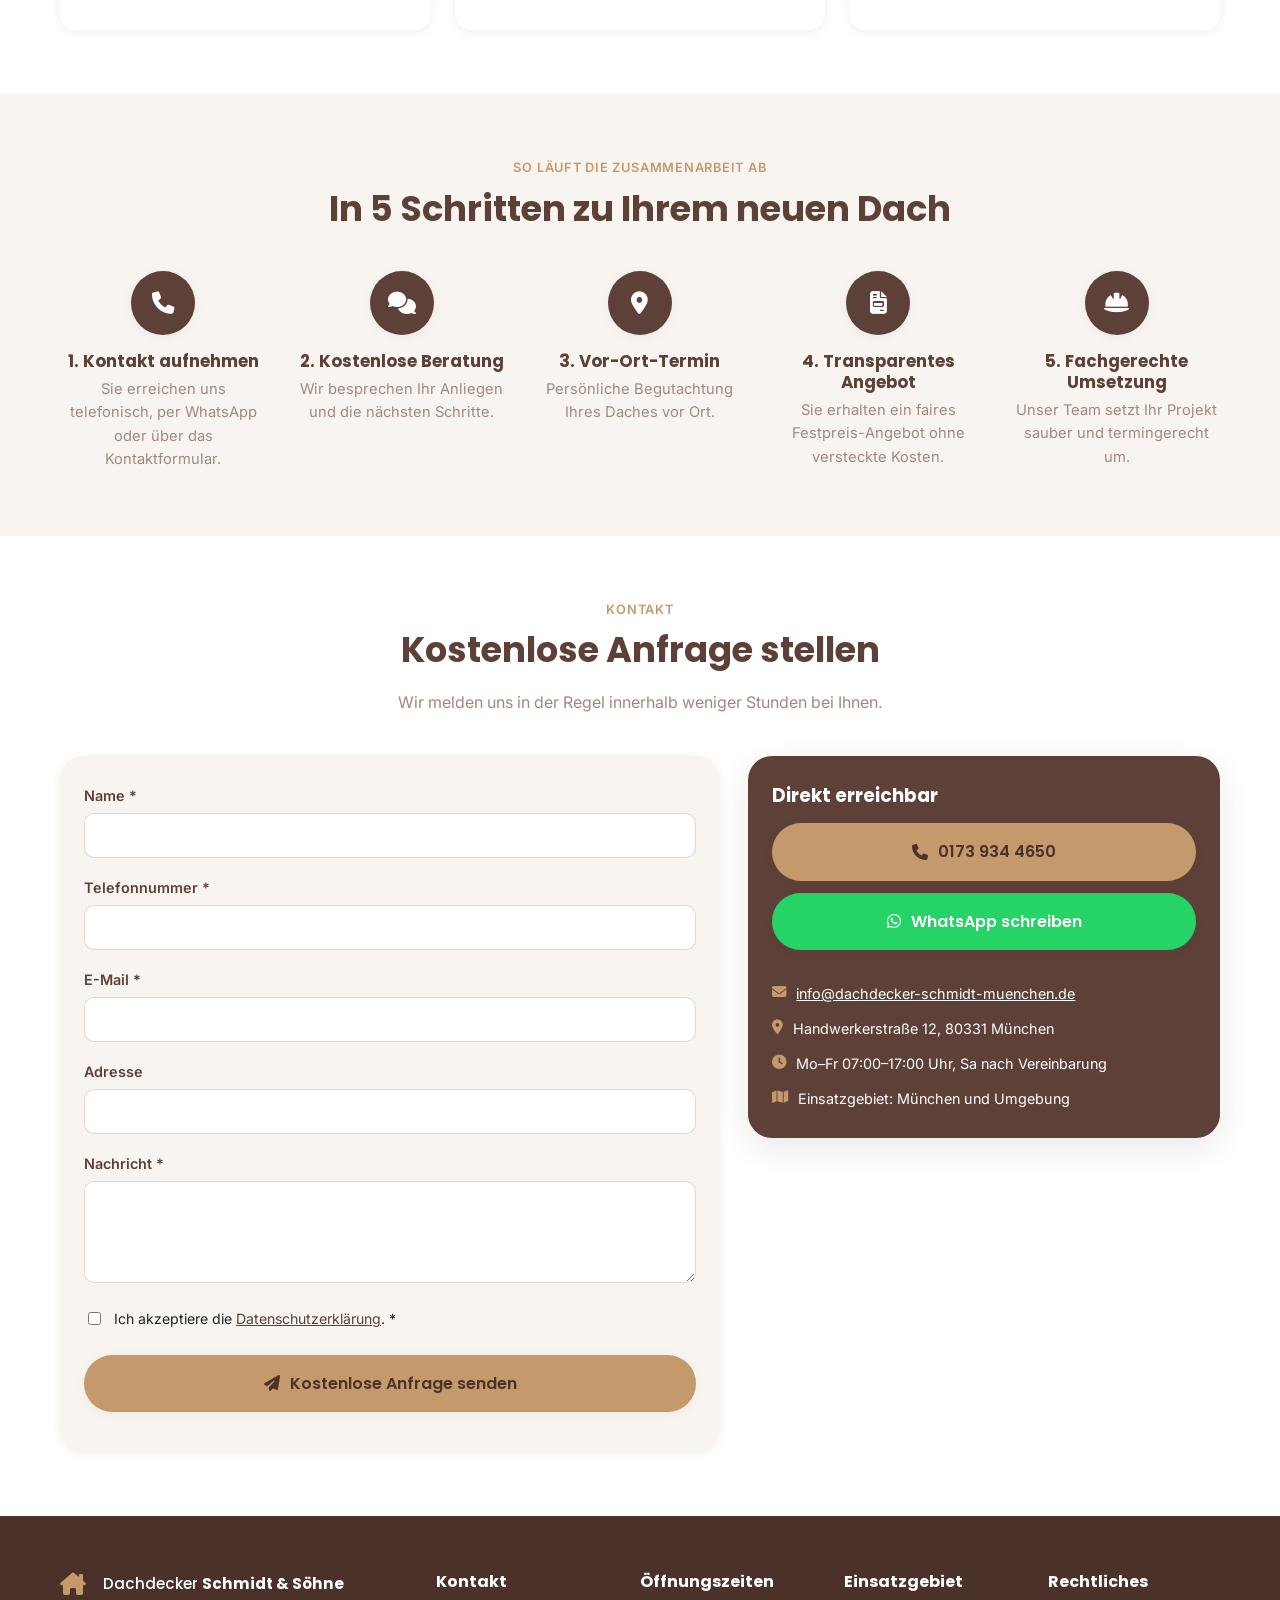
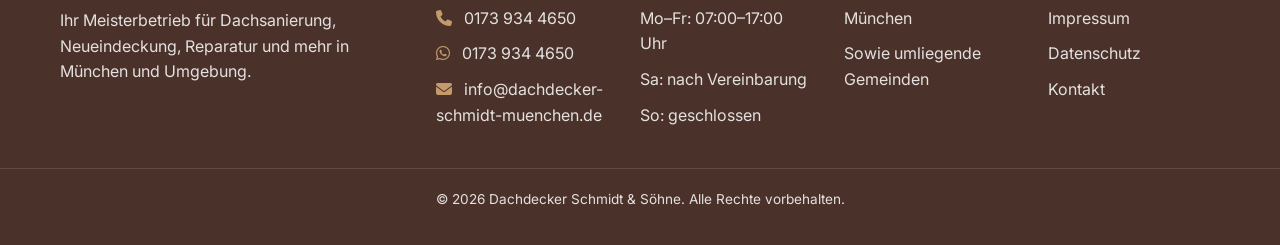
==== commit 02cf954a: "Update phone/WhatsApp number to +49 173 9344650 Use the same mobile number for all call buttons and " ====
--- a/index.html
+++ b/index.html
@@ -8,8 +8,8 @@
 
     - Firmenname:        Dachdecker Schmidt & Söhne (fiktiv)
     - Einsatzgebiet:      München und Umgebung
-    - Telefonnummer:      089 123 456 78   (tel-Link: +498912345678)
-    - WhatsApp-Nummer:    0170 123 4567    (wa.me-Link: 491701234567)
+    - Telefonnummer:      0173 934 4650    (tel-Link: +491739344650)
+    - WhatsApp-Nummer:    0173 934 4650    (wa.me-Link: 491739344650) – dieselbe Handynummer
     - E-Mail:             info@dachdecker-schmidt-muenchen.de
     - Adresse:            Handwerkerstraße 12, 80331 München
     - Google-Bewertungen: 4.9 / 5 (128 Bewertungen) – fiktiv
@@ -58,7 +58,7 @@
   "@type": "RoofingContractor",
   "name": "Dachdecker Schmidt & Söhne",
   "image": "https://www.dachdecker-schmidt-muenchen.de/images/hero.webp",
-  "telephone": "+498912345678",
+  "telephone": "+491739344650",
   "email": "info@dachdecker-schmidt-muenchen.de",
   "address": {
     "@type": "PostalAddress",
@@ -101,7 +101,7 @@
     </nav>
 
     <div class="header-actions">
-      <a href="tel:+498912345678" class="btn btn-call btn-small">
+      <a href="tel:+491739344650" class="btn btn-call btn-small">
         <i class="fa-solid fa-phone" aria-hidden="true"></i>
         <span>Jetzt anrufen</span>
       </a>
@@ -124,11 +124,11 @@
         <p class="hero-sub">Ob Dachsanierung, Neueindeckung oder Reparatur – wir stehen für Qualität, Zuverlässigkeit und saubere Handwerksarbeit in München und Umgebung.</p>
 
         <div class="hero-buttons">
-          <a href="tel:+498912345678" class="btn btn-call btn-large">
+          <a href="tel:+491739344650" class="btn btn-call btn-large">
             <i class="fa-solid fa-phone" aria-hidden="true"></i>
             Jetzt kostenlos anrufen
           </a>
-          <a href="https://wa.me/491701234567?text=Hallo%2C%20ich%20interessiere%20mich%20f%C3%BCr%20eine%20Dachdecker-Leistung." class="btn btn-whatsapp btn-large" target="_blank" rel="noopener">
+          <a href="https://wa.me/491739344650?text=Hallo%2C%20ich%20interessiere%20mich%20f%C3%BCr%20eine%20Dachdecker-Leistung." class="btn btn-whatsapp btn-large" target="_blank" rel="noopener">
             <i class="fa-brands fa-whatsapp" aria-hidden="true"></i>
             WhatsApp schreiben
           </a>
@@ -428,11 +428,11 @@
 
         <aside class="contact-box">
           <h3>Direkt erreichbar</h3>
-          <a href="tel:+498912345678" class="btn btn-call btn-large btn-block">
+          <a href="tel:+491739344650" class="btn btn-call btn-large btn-block">
             <i class="fa-solid fa-phone" aria-hidden="true"></i>
-            089 123 456 78
+            0173 934 4650
           </a>
-          <a href="https://wa.me/491701234567" class="btn btn-whatsapp btn-large btn-block" target="_blank" rel="noopener">
+          <a href="https://wa.me/491739344650" class="btn btn-whatsapp btn-large btn-block" target="_blank" rel="noopener">
             <i class="fa-brands fa-whatsapp" aria-hidden="true"></i>
             WhatsApp schreiben
           </a>
@@ -452,10 +452,10 @@
 
 <!-- ================= STICKY MOBILE BUTTONS ================= -->
 <div class="sticky-mobile" aria-hidden="false">
-  <a href="tel:+498912345678" class="sticky-btn sticky-call">
+  <a href="tel:+491739344650" class="sticky-btn sticky-call">
     <i class="fa-solid fa-phone" aria-hidden="true"></i> Anrufen
   </a>
-  <a href="https://wa.me/491701234567" class="sticky-btn sticky-whatsapp" target="_blank" rel="noopener">
+  <a href="https://wa.me/491739344650" class="sticky-btn sticky-whatsapp" target="_blank" rel="noopener">
     <i class="fa-brands fa-whatsapp" aria-hidden="true"></i> WhatsApp
   </a>
 </div>
@@ -474,8 +474,8 @@
     <div class="footer-col">
       <h4>Kontakt</h4>
       <ul>
-        <li><i class="fa-solid fa-phone" aria-hidden="true"></i> <a href="tel:+498912345678">089 123 456 78</a></li>
-        <li><i class="fa-brands fa-whatsapp" aria-hidden="true"></i> <a href="https://wa.me/491701234567" target="_blank" rel="noopener">0170 123 4567</a></li>
+        <li><i class="fa-solid fa-phone" aria-hidden="true"></i> <a href="tel:+491739344650">0173 934 4650</a></li>
+        <li><i class="fa-brands fa-whatsapp" aria-hidden="true"></i> <a href="https://wa.me/491739344650" target="_blank" rel="noopener">0173 934 4650</a></li>
         <li><i class="fa-solid fa-envelope" aria-hidden="true"></i> <a href="mailto:info@dachdecker-schmidt-muenchen.de">info@dachdecker-schmidt-muenchen.de</a></li>
       </ul>
     </div>
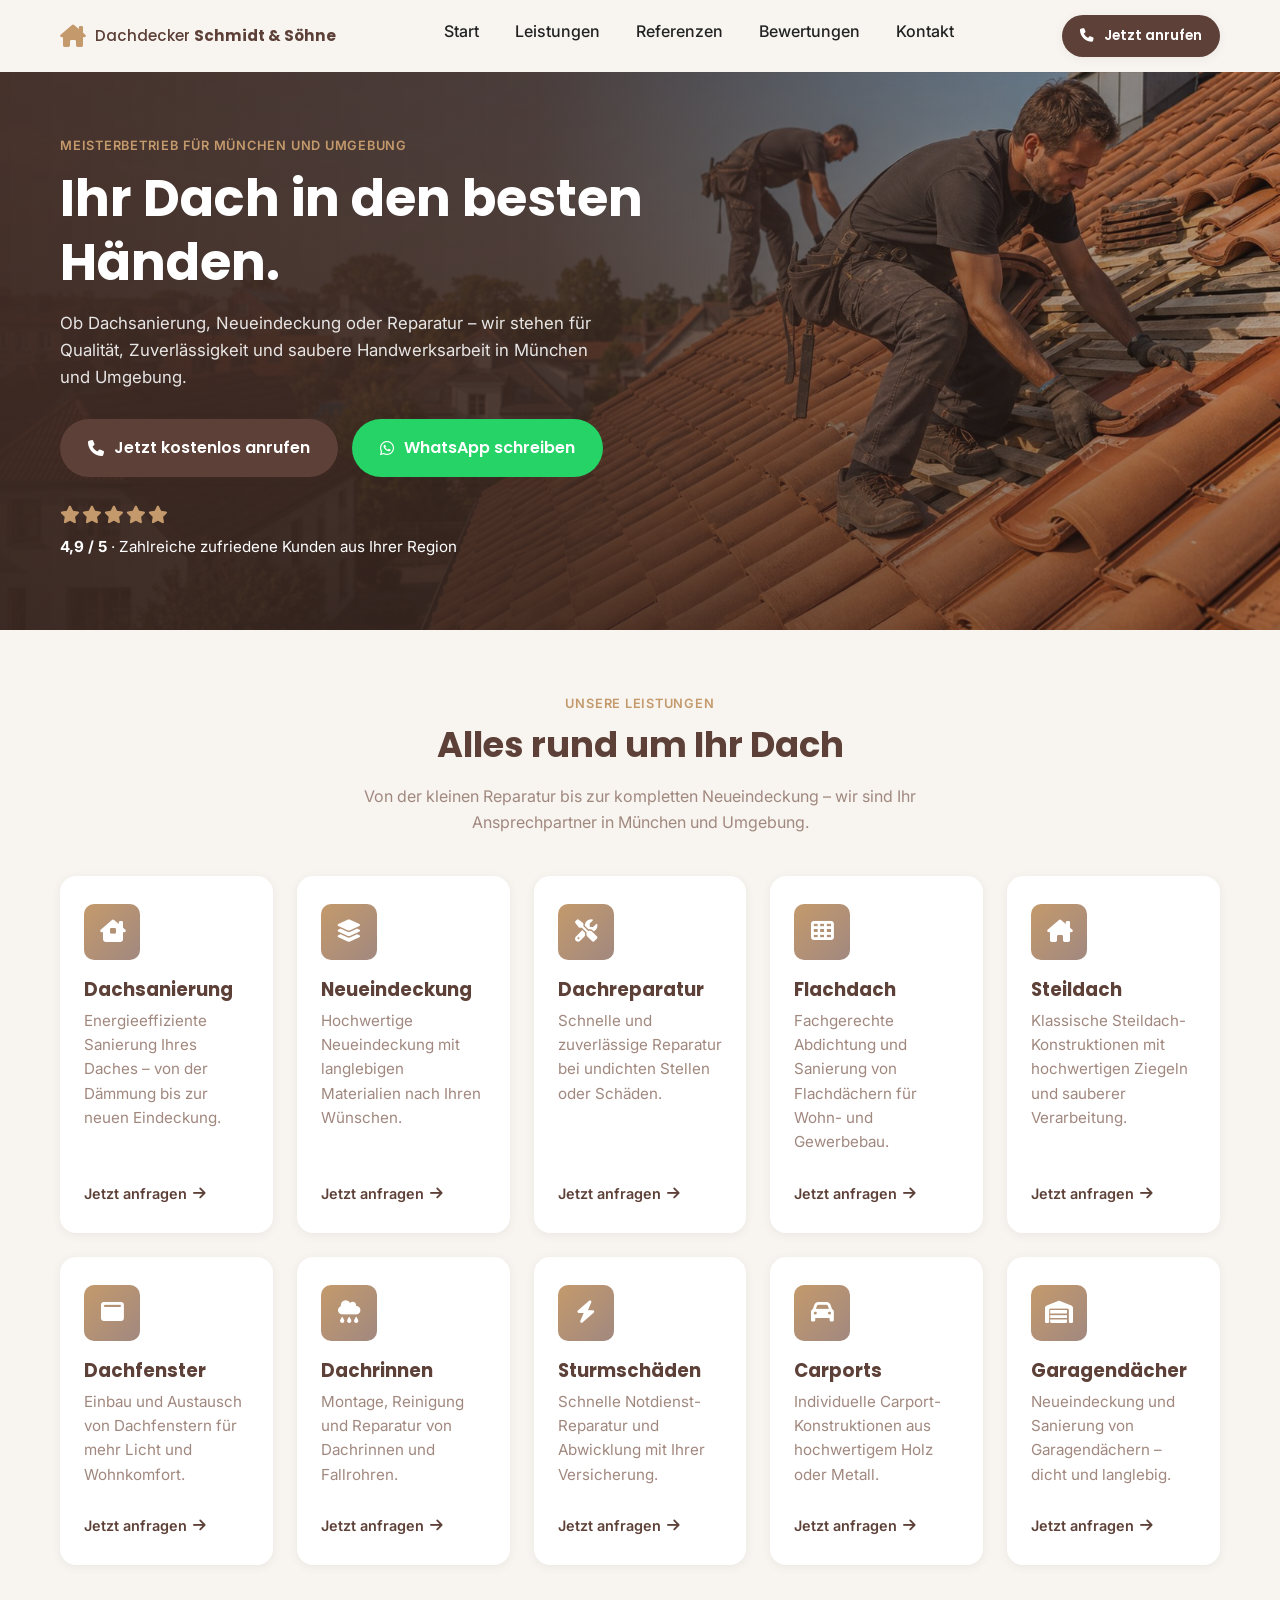
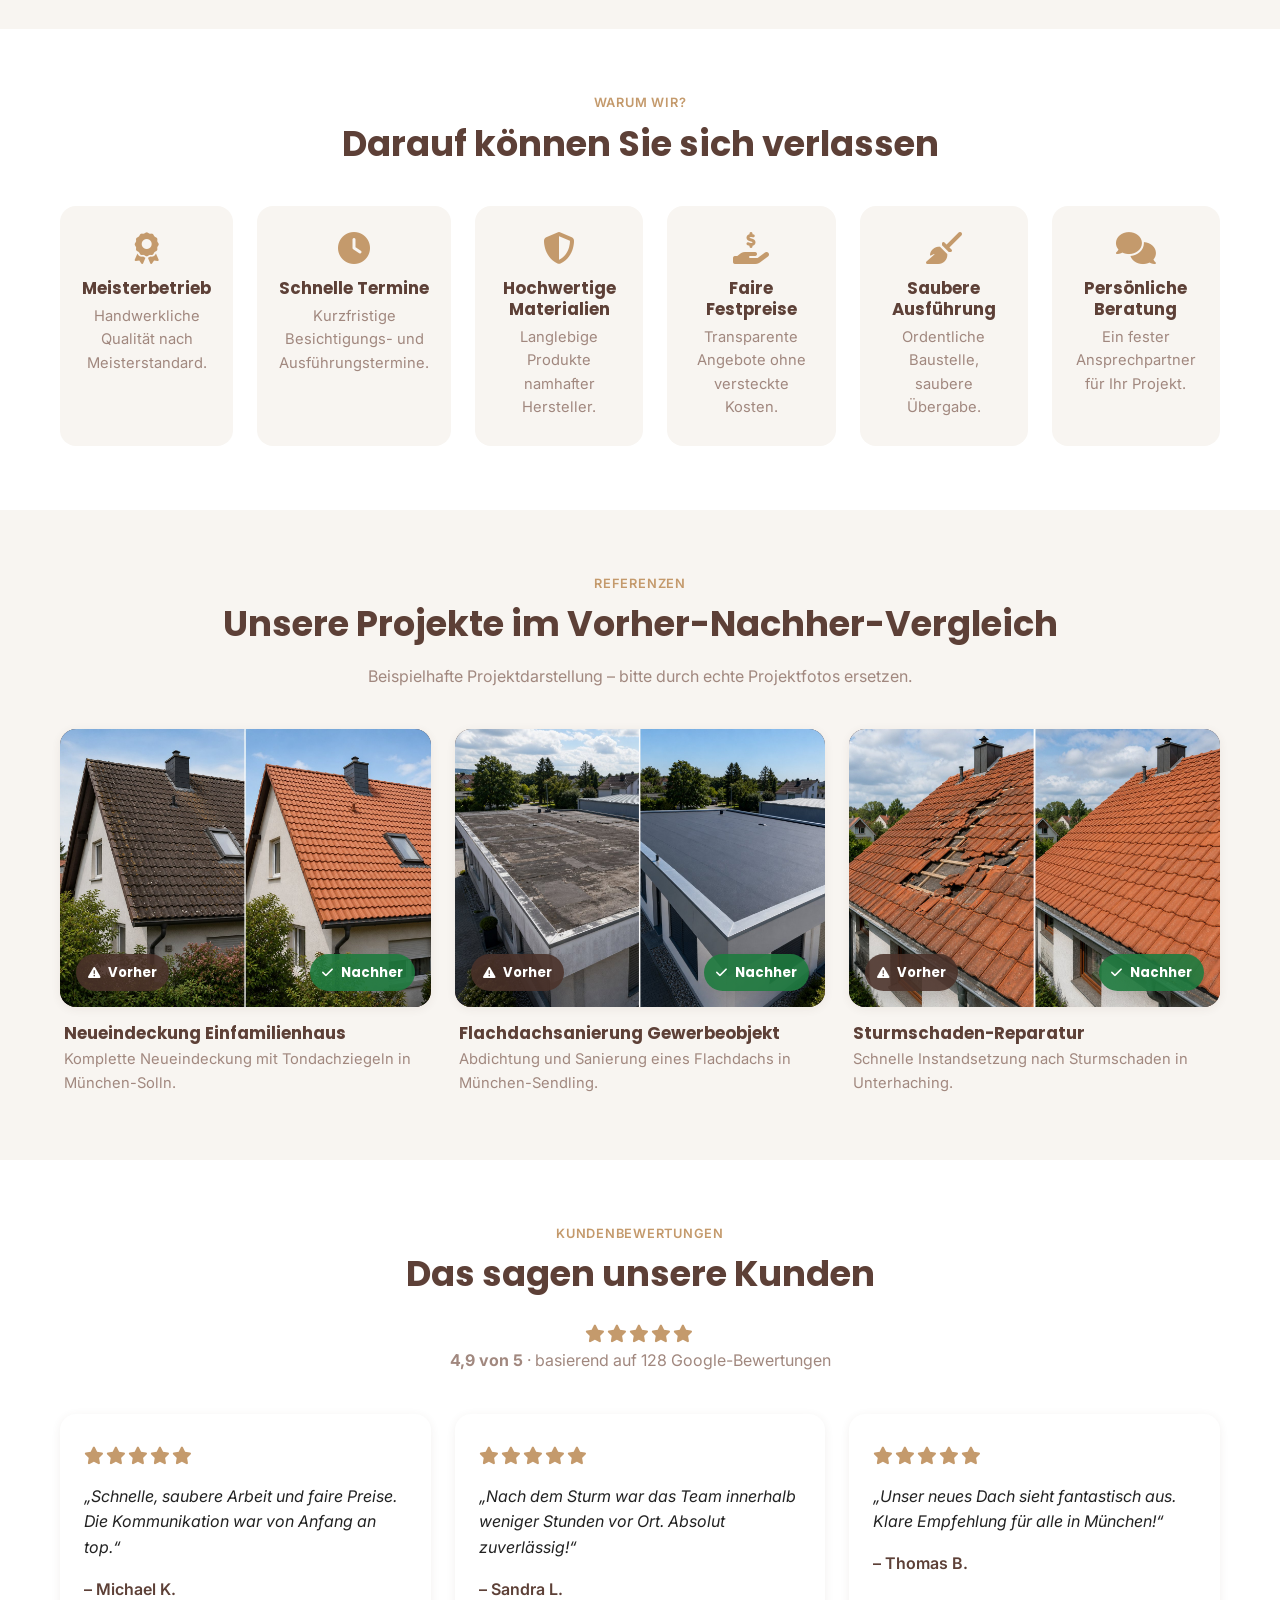
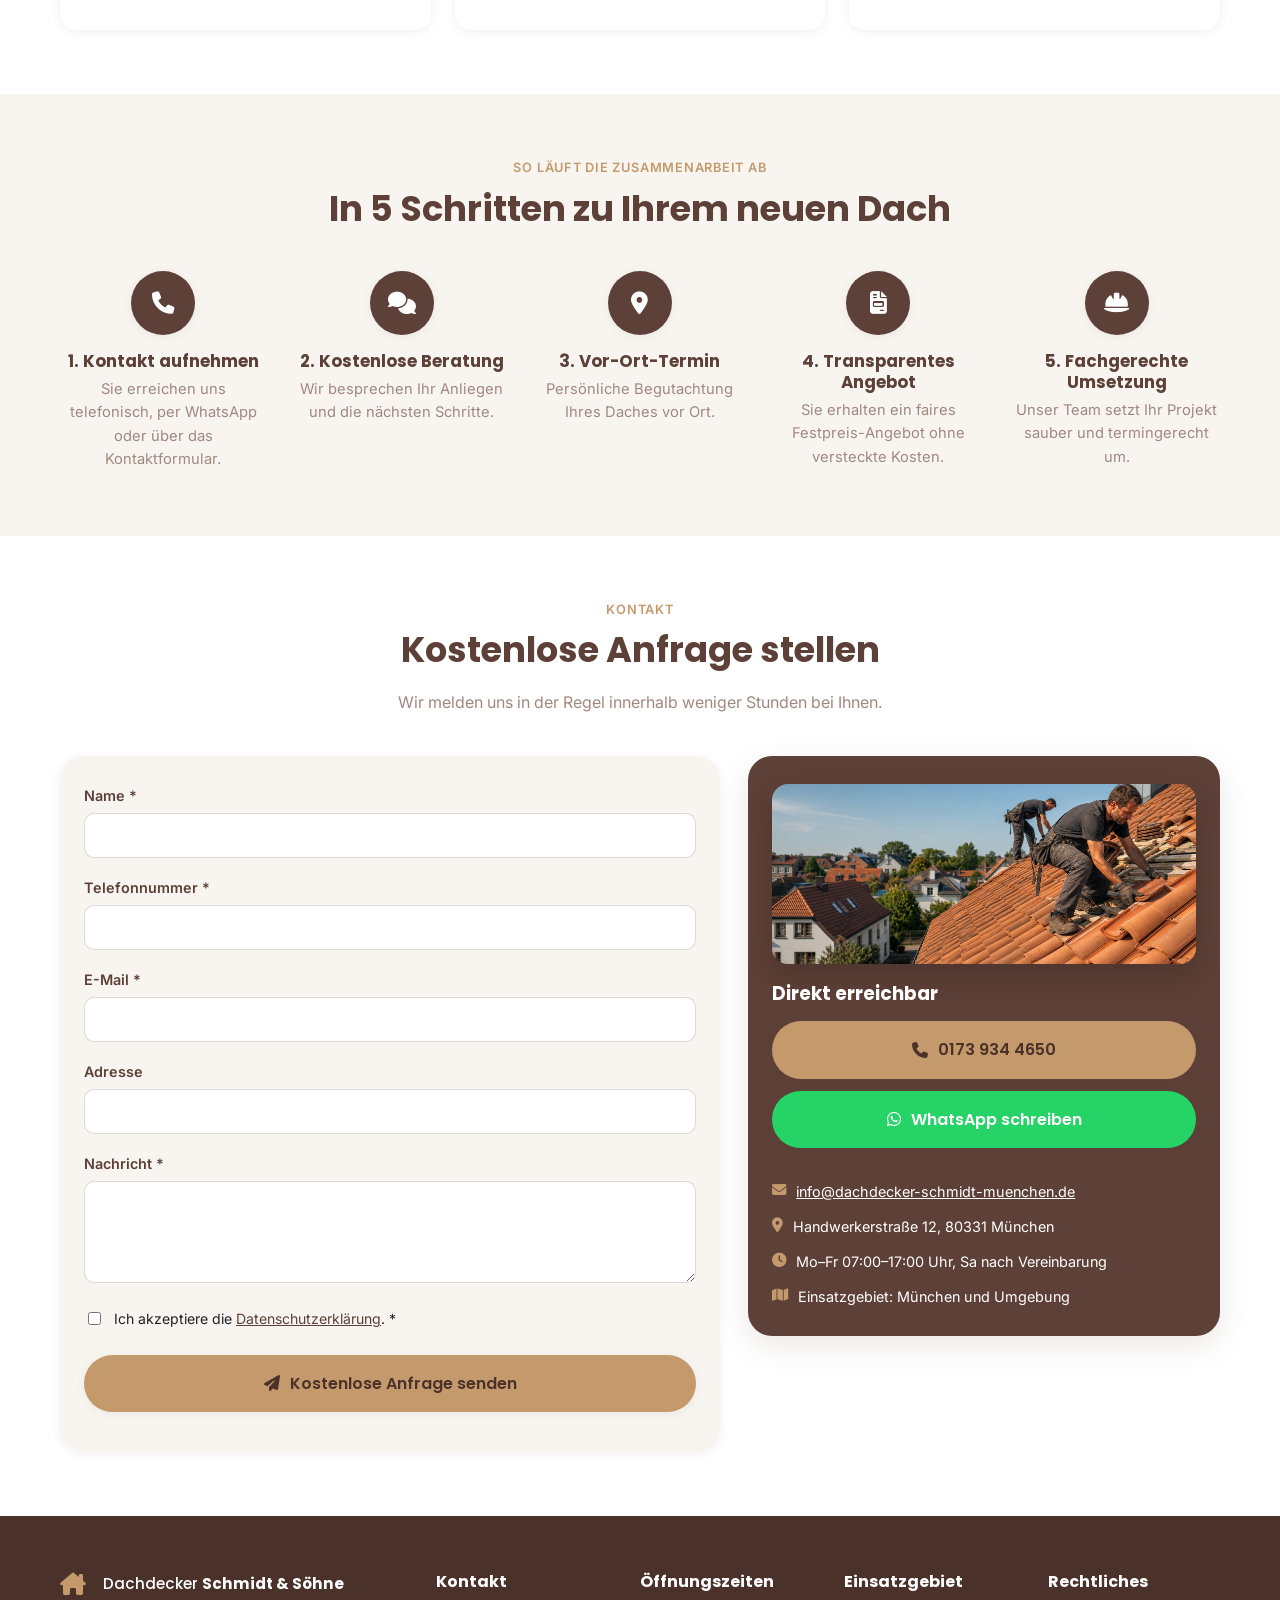
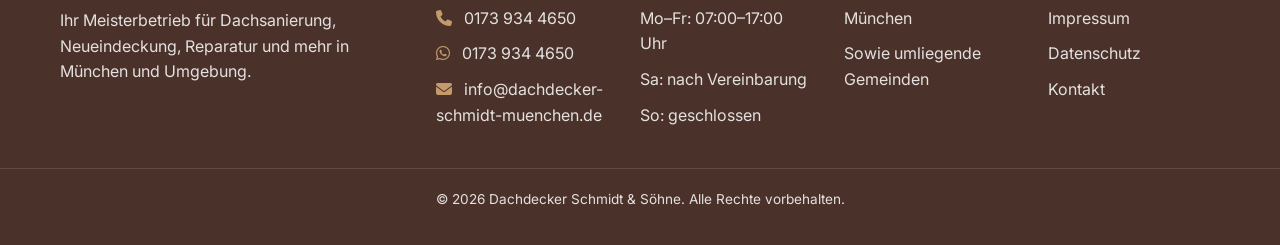
==== commit a635f07f: "Add real project photos to hero, gallery, and contact section Replace CSS gradient placeholders with" ====
--- a/index.html
+++ b/index.html
@@ -40,6 +40,7 @@
 
 <!-- Favicon (Platzhalter) -->
 <link rel="icon" href="data:image/svg+xml,%3Csvg xmlns='http://www.w3.org/2000/svg' viewBox='0 0 100 100'%3E%3Crect width='100' height='100' rx='20' fill='%235D4037'/%3E%3Cpath d='M20 55 L50 30 L80 55' stroke='%23C49A6C' stroke-width='7' fill='none' stroke-linecap='round' stroke-linejoin='round'/%3E%3Crect x='32' y='55' width='36' height='24' fill='%23F8F5F1'/%3E%3C/svg%3E">
+<link rel="preload" as="image" href="images/hero-roofing.jpg">
 
 <!-- Fonts -->
 <link rel="preconnect" href="https://fonts.googleapis.com">
@@ -57,7 +58,7 @@
   "@context": "https://schema.org",
   "@type": "RoofingContractor",
   "name": "Dachdecker Schmidt & Söhne",
-  "image": "https://www.dachdecker-schmidt-muenchen.de/images/hero.webp",
+  "image": "https://www.dachdecker-schmidt-muenchen.de/images/hero-roofing.jpg",
   "telephone": "+491739344650",
   "email": "info@dachdecker-schmidt-muenchen.de",
   "address": {
@@ -278,8 +279,9 @@
       <div class="grid grid-gallery" data-reveal-group>
         <figure class="gallery-item" data-reveal>
           <div class="gallery-compare">
-            <div class="gallery-before"><span>Vorher</span></div>
-            <div class="gallery-after"><span>Nachher</span></div>
+            <img src="images/projekt-neueindeckung.jpg" alt="Vorher-Nachher-Vergleich einer Neueindeckung am Einfamilienhaus" loading="lazy">
+            <span class="gallery-label gallery-label-before">Vorher</span>
+            <span class="gallery-label gallery-label-after">Nachher</span>
           </div>
           <figcaption>
             <h3>Neueindeckung Einfamilienhaus</h3>
@@ -289,8 +291,9 @@
 
         <figure class="gallery-item" data-reveal>
           <div class="gallery-compare">
-            <div class="gallery-before gallery-2"><span>Vorher</span></div>
-            <div class="gallery-after gallery-2"><span>Nachher</span></div>
+            <img src="images/projekt-flachdach.jpg" alt="Vorher-Nachher-Vergleich einer Flachdachsanierung am Gewerbeobjekt" loading="lazy">
+            <span class="gallery-label gallery-label-before">Vorher</span>
+            <span class="gallery-label gallery-label-after">Nachher</span>
           </div>
           <figcaption>
             <h3>Flachdachsanierung Gewerbeobjekt</h3>
@@ -300,8 +303,9 @@
 
         <figure class="gallery-item" data-reveal>
           <div class="gallery-compare">
-            <div class="gallery-before gallery-3"><span>Vorher</span></div>
-            <div class="gallery-after gallery-3"><span>Nachher</span></div>
+            <img src="images/projekt-sturmschaden.jpg" alt="Vorher-Nachher-Vergleich einer Reparatur nach Sturmschaden" loading="lazy">
+            <span class="gallery-label gallery-label-before">Vorher</span>
+            <span class="gallery-label gallery-label-after">Nachher</span>
           </div>
           <figcaption>
             <h3>Sturmschaden-Reparatur</h3>
@@ -427,6 +431,7 @@
         </form>
 
         <aside class="contact-box">
+          <img class="contact-photo" src="images/hero-roofing.jpg" alt="Dachdecker-Team bei Arbeiten auf einem Ziegeldach" loading="lazy">
           <h3>Direkt erreichbar</h3>
           <a href="tel:+491739344650" class="btn btn-call btn-large btn-block">
             <i class="fa-solid fa-phone" aria-hidden="true"></i>
--- a/css/style.css
+++ b/css/style.css
@@ -41,6 +41,7 @@
   background: var(--color-bg);
   line-height: 1.6;
   -webkit-font-smoothing: antialiased;
+  overflow-x: hidden;
 }
 
 h1, h2, h3, h4 {
@@ -214,22 +215,15 @@
   position: absolute;
   inset: 0;
   background:
-    radial-gradient(circle at 15% 20%, rgba(196, 154, 108, 0.35), transparent 45%),
-    linear-gradient(135deg, var(--color-primary) 0%, var(--color-primary-dark) 55%, #3a2924 100%);
+    linear-gradient(90deg, rgba(74, 50, 42, 0.96) 0%, rgba(74, 50, 42, 0.86) 42%, rgba(74, 50, 42, 0.48) 72%, rgba(74, 50, 42, 0.22) 100%),
+    url("../images/hero-roofing.jpg") center right / cover no-repeat;
   z-index: 0;
 }
 .hero-bg::after {
   content: "";
   position: absolute;
   inset: 0;
-  opacity: 0.12;
-  background-image: repeating-linear-gradient(
-    45deg,
-    var(--color-accent) 0,
-    var(--color-accent) 2px,
-    transparent 2px,
-    transparent 22px
-  );
+  background: linear-gradient(180deg, rgba(0,0,0,0.08), rgba(0,0,0,0.24));
 }
 
 .hero-inner { position: relative; z-index: 1; }
@@ -356,7 +350,40 @@
   box-shadow: var(--shadow-sm);
   aspect-ratio: 4 / 3;
   isolation: isolate;
-}
+  background: var(--color-primary-dark);
+}
+.gallery-compare img {
+  width: 100%;
+  height: 100%;
+  object-fit: cover;
+  transition: transform 0.45s ease;
+}
+.gallery-compare:hover img { transform: scale(1.03); }
+.gallery-label {
+  position: absolute;
+  bottom: 16px;
+  z-index: 2;
+  display: inline-flex;
+  align-items: center;
+  gap: 8px;
+  padding: 8px 12px;
+  border-radius: 999px;
+  background: rgba(74, 50, 42, 0.88);
+  color: var(--color-white);
+  font-family: var(--font-heading);
+  font-size: 0.82rem;
+  font-weight: 700;
+  box-shadow: 0 8px 24px rgba(0,0,0,0.18);
+}
+.gallery-label::before {
+  font-family: "Font Awesome 6 Free";
+  font-weight: 900;
+  font-size: 0.78rem;
+}
+.gallery-label-before { left: 16px; }
+.gallery-label-before::before { content: "\f071"; }
+.gallery-label-after { right: 16px; background: rgba(30, 123, 63, 0.9); }
+.gallery-label-after::before { content: "\f00c"; }
 .gallery-before, .gallery-after {
   position: absolute;
   inset: 0;
@@ -497,6 +524,15 @@
   padding: 28px 24px;
   box-shadow: var(--shadow-md);
 }
+.contact-photo {
+  width: 100%;
+  height: 180px;
+  object-fit: cover;
+  object-position: center right;
+  border-radius: var(--radius-md);
+  margin-bottom: 18px;
+  box-shadow: 0 12px 30px rgba(0,0,0,0.18);
+}
 .contact-box h3 { color: var(--color-white); margin-bottom: 16px; }
 .contact-box .btn-call { background: var(--color-accent); color: var(--color-primary-dark); }
 .contact-box .btn-call:hover { background: #b3854f; }
@@ -574,6 +610,72 @@
 @media (prefers-reduced-motion: reduce) {
   [data-reveal] { opacity: 1; transform: none; transition: none; }
   html { scroll-behavior: auto; }
+}
+
+@media (max-width: 767px) {
+  .container { max-width: 100%; }
+  .site-header { overflow: hidden; }
+
+  .header-actions .btn-small { display: none; }
+  .logo {
+    max-width: calc(100vw - 88px);
+    min-width: 0;
+  }
+  .logo span { min-width: 0; }
+
+  .eyebrow {
+    letter-spacing: 0.03em;
+    overflow-wrap: break-word;
+  }
+  .section-title,
+  .section-sub,
+  .hero-content,
+  .hero-trust p {
+    max-width: 100%;
+    overflow-wrap: break-word;
+  }
+
+  .grid,
+  .card,
+  .benefit,
+  .gallery-item,
+  .contact-grid,
+  .contact-form,
+  .contact-box {
+    min-width: 0;
+  }
+
+  .sticky-btn {
+    min-width: 0;
+    padding-left: 8px;
+    padding-right: 8px;
+    overflow: hidden;
+  }
+}
+
+@media (max-width: 420px) {
+  .container { padding: 0 16px; }
+
+  .header-inner { gap: 8px; }
+  .logo {
+    max-width: 220px;
+    gap: 8px;
+    font-size: 0.84rem;
+    line-height: 1.15;
+  }
+  .header-actions { gap: 6px; }
+
+  .hero { padding: 60px 0 52px; }
+  .hero-bg {
+    background:
+      linear-gradient(90deg, rgba(74, 50, 42, 0.97) 0%, rgba(74, 50, 42, 0.88) 52%, rgba(74, 50, 42, 0.48) 100%),
+      url("../images/hero-roofing.jpg") 58% center / cover no-repeat;
+  }
+  .hero-buttons .btn {
+    width: 100%;
+    white-space: normal;
+  }
+  .hero-trust p { max-width: 100%; }
 }
 
 /* ==========================================================================
